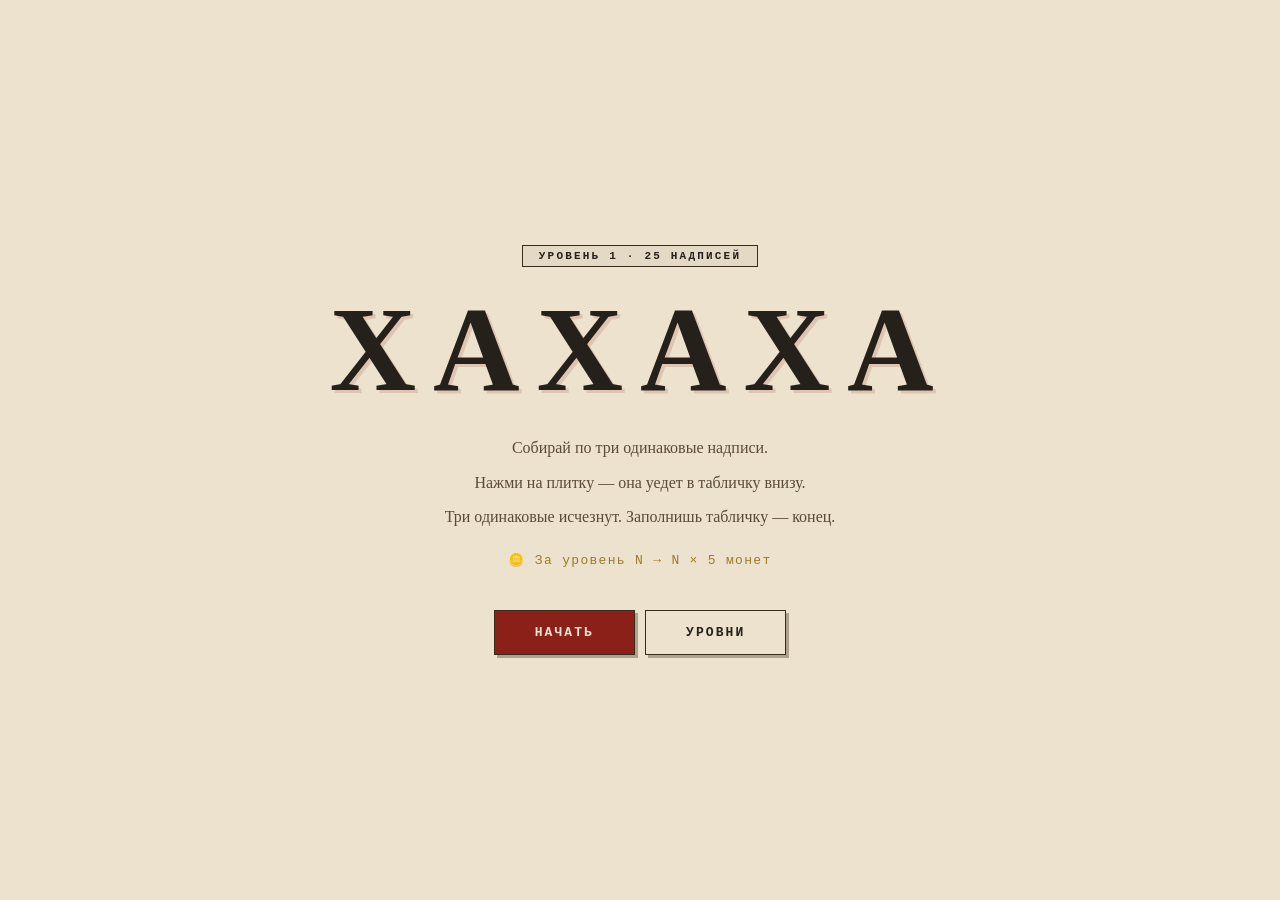
==== igra.html @ 7b2e43db "Create igra.html" ====
<!DOCTYPE html>
<html lang="ru">
<head>
<meta charset="UTF-8">
<meta name="viewport" content="width=device-width, initial-scale=1.0, maximum-scale=1.0, user-scalable=no">
<title>ХАХАХА (офлайн)</title>
<meta name="theme-color" content="#ece2cd">
<link rel="icon" type="image/svg+xml" href="data:image/svg+xml,%3Csvg xmlns='http://www.w3.org/2000/svg' viewBox='0 0 512 512'%3E%3Crect width='512' height='512' rx='108' fill='%23ece2cd'/%3E%3Ctext x='256' y='358' font-size='300' text-anchor='middle' font-family='Georgia' font-weight='700' fill='%238b2019'%3EХ%3C/text%3E%3C/svg%3E">
<style>
:root{--paper:#ece2cd;--paper-d:#ddd0b2;--ink:#26201a;--ink-soft:#5a4a38;--seal:#8b2019;--gold:#9c7a2c;--frame:#3a2c1c;--card:rgba(58,44,28,0.05)}
body.dark{--paper:#1a1714;--paper-d:#24201a;--ink:#e8dfd0;--ink-soft:#a89880;--seal:#d4513f;--gold:#d4a94c;--frame:#4a3a28;--card:rgba(232,223,208,0.05)}
*{margin:0;padding:0;box-sizing:border-box;-webkit-tap-highlight-color:transparent}
html,body{height:100%;width:100%;font-family:Georgia,serif;overflow:hidden;-webkit-user-select:none;user-select:none;color:var(--ink);touch-action:none;background:var(--paper);transition:background .3s,color .3s}
body::before{content:'';position:fixed;inset:0;z-index:0;pointer-events:none;background:radial-gradient(ellipse 50% 40% at 20% 15%,rgba(180,140,80,.15),transparent 70%),radial-gradient(ellipse 55% 45% at 80% 85%,rgba(140,100,50,.12),transparent 70%)}
body.dark::before{opacity:.3}
.frame{position:fixed;inset:12px;border:1px solid var(--frame);opacity:.4;pointer-events:none;z-index:5}
.frame::before{content:'';position:absolute;inset:4px;border:1px solid var(--frame);opacity:.5}
#viewport{position:fixed;inset:0;overflow:hidden;z-index:10;touch-action:none;cursor:grab}
#viewport.dragging{cursor:grabbing}
#world{position:absolute;top:0;left:0;transform-origin:0 0;will-change:transform}
.tile{position:absolute;transform:translate(-50%,-50%) rotate(var(--rot,0deg));padding:var(--pad-y) var(--pad-x);border-radius:2px;font-size:var(--fs);font-weight:700;font-family:Georgia,serif;color:var(--fg);cursor:pointer;white-space:nowrap;background:var(--bg);border:1px solid var(--border);box-shadow:2px 3px 0 var(--shadow),inset 0 0 0 1px rgba(255,255,255,.15);text-shadow:0 1px 0 rgba(255,255,255,.15)}
.tile:hover:not(.blocked){filter:brightness(1.12)}
.tile.blocked{filter:brightness(.55) saturate(.4);cursor:not-allowed}
.tile.shake{animation:shake .35s ease}
.tile.hint{animation:hintPulse .8s ease-in-out infinite}
@keyframes hintPulse{0%,100%{box-shadow:0 0 0 3px #ffd700,0 0 25px rgba(255,215,0,.8),2px 3px 0 var(--shadow)}50%{box-shadow:0 0 0 4px #ffea80,0 0 40px rgba(255,234,128,1),2px 3px 0 var(--shadow)}}
@keyframes shake{0%,100%{transform:translate(-50%,-50%) rotate(var(--rot,0deg)) translateX(0)}25%,75%{transform:translate(-50%,-50%) rotate(var(--rot,0deg)) translateX(-5px)}}
.ghost{position:fixed;pointer-events:none;z-index:900;font-family:Georgia,serif;font-weight:700;color:var(--fg);display:flex;align-items:center;justify-content:center;border-radius:2px;background:var(--bg);border:1px solid var(--border);box-shadow:2px 3px 0 var(--shadow);overflow:hidden;white-space:nowrap;transition:all .5s cubic-bezier(.4,.05,.3,1)}
.hud{position:fixed;top:22px;left:0;right:0;display:flex;justify-content:center;gap:0;z-index:200;pointer-events:none;padding:0 26px;font-family:'Courier New',monospace}
.hud-item{background:var(--paper);border:1px solid var(--frame);border-right:none;padding:7px 20px;color:var(--ink-soft);font-size:10px;letter-spacing:.18em;text-transform:uppercase;min-width:88px;text-align:center;font-weight:700;position:relative}
.hud-item:first-child{border-radius:2px 0 0 2px}
.hud-item:last-child{border-radius:0 2px 2px 0;border-right:1px solid var(--frame)}
.hud-item::after{content:'';position:absolute;inset:3px;border:1px solid var(--frame);pointer-events:none;opacity:.15}
.hud-item .value{display:block;font-size:18px;font-weight:800;color:var(--ink);margin-top:2px;text-transform:none;letter-spacing:.02em}
.hud-item.level .value{color:var(--seal)}
.hud-item.level,.hud-item.coins{pointer-events:auto;cursor:pointer}
.hud-item.coins .value{color:var(--gold)}
#level-progress{position:fixed;top:84px;left:50%;transform:translateX(-50%);width:min(400px,60vw);height:3px;background:rgba(58,44,28,.15);overflow:hidden;z-index:200}
#level-progress-fill{height:100%;width:0%;background:var(--seal);transition:width .3s}
.controls{position:fixed;top:22px;right:26px;display:flex;flex-direction:column;gap:5px;z-index:250;font-family:'Courier New',monospace}
.ctl-btn{background:var(--paper);border:1px solid var(--frame);border-radius:2px;padding:8px 14px;color:var(--ink);font-family:'Courier New',monospace;font-size:11px;font-weight:700;cursor:pointer;letter-spacing:.08em;text-transform:uppercase;transition:all .1s;display:flex;align-items:center;gap:8px;white-space:nowrap;box-shadow:2px 2px 0 rgba(58,44,28,.2);text-decoration:none}
.ctl-btn:hover{background:var(--paper-d);transform:translate(-1px,-1px)}
.ctl-btn.seal{color:var(--seal);border-color:var(--seal)}
.ctl-btn.gold{color:var(--gold);border-color:var(--gold)}
.ctl-btn.green{color:#2c5e3a;border-color:#2c5e3a}
.ctl-btn.hint-btn{color:#d4a017;border-color:#d4a017}
.ctl-btn.skip-btn{color:#b06020;border-color:#b06020}
#menu-btn .count{background:var(--frame);color:var(--paper);padding:1px 6px;font-size:10px;font-weight:800}
#tray{position:fixed;bottom:22px;left:50%;transform:translateX(-50%);display:flex;flex-direction:column;align-items:center;gap:6px;z-index:400;pointer-events:none;font-family:'Courier New',monospace}
#tray-label{font-size:9px;color:var(--ink-soft);letter-spacing:.28em;text-transform:uppercase;font-weight:700;padding:2px 12px;background:var(--paper);border:1px solid var(--frame);opacity:.75}
#tray-slots{display:flex;gap:4px;padding:7px 9px;background:var(--paper);border:1px solid var(--frame);box-shadow:3px 3px 0 rgba(58,44,28,.15);pointer-events:auto;position:relative}
#tray-slots::before{content:'';position:absolute;inset:2px;border:1px solid var(--frame);pointer-events:none;opacity:.2}
#tray.warning #tray-slots{border-color:var(--seal);box-shadow:3px 3px 0 rgba(139,32,25,.4),0 0 0 2px rgba(139,32,25,.2);animation:trayWarn .7s ease-in-out infinite}
@keyframes trayWarn{0%,100%{box-shadow:3px 3px 0 rgba(139,32,25,.4),0 0 0 2px rgba(139,32,25,.2)}50%{box-shadow:3px 3px 0 rgba(139,32,25,.7),0 0 0 4px rgba(139,32,25,.35)}}
.slot{width:clamp(34px,4.8vw,46px);height:clamp(40px,5.6vw,52px);border:1px dashed rgba(58,44,28,.3);background:rgba(58,44,28,.04);display:flex;align-items:center;justify-content:center;position:relative}
.slot.filled{border-style:solid;border-color:rgba(58,44,28,.5);background:rgba(58,44,28,.06)}
.tray-tile{width:100%;height:100%;display:flex;align-items:center;justify-content:center;font-family:Georgia,serif;font-size:clamp(9px,1vw,11px);font-weight:700;color:var(--fg);padding:2px;text-align:center;overflow:hidden;word-break:break-word;line-height:1.05;background:var(--bg);border:1px solid var(--border);box-shadow:1px 1px 0 var(--shadow);position:relative}
.tray-tile.has-two{box-shadow:1px 1px 0 var(--shadow),0 0 0 2px var(--gold);animation:hasTwo 1.4s ease-in-out infinite}
@keyframes hasTwo{0%,100%{box-shadow:1px 1px 0 var(--shadow),0 0 0 2px var(--gold)}50%{box-shadow:1px 1px 0 var(--shadow),0 0 0 3px var(--gold),0 0 12px rgba(156,122,44,.6)}}
.tray-tile .tray-counter{position:absolute;top:-7px;right:-7px;background:var(--gold);color:var(--paper);font-family:'Courier New',monospace;font-size:8px;font-weight:800;padding:1px 4px;border:1px solid var(--frame);line-height:1;z-index:2}
.tray-tile.matching{animation:trayMatch .5s ease-out forwards}
@keyframes trayMatch{0%{transform:scale(1)}40%{transform:scale(1.3);box-shadow:0 0 0 3px var(--seal),0 0 22px rgba(139,32,25,.7)}100%{transform:scale(0) rotate(20deg);opacity:0}}
.toast{position:fixed;top:100px;left:50%;transform:translateX(-50%) translateY(-14px);background:var(--ink);color:var(--paper);padding:10px 22px;font-family:'Courier New',monospace;font-size:12px;font-weight:700;letter-spacing:.1em;text-transform:uppercase;z-index:1000;opacity:0;transition:all .3s;pointer-events:none;box-shadow:3px 3px 0 rgba(58,44,28,.4)}
.toast.show{opacity:1;transform:translateX(-50%) translateY(0)}
.ach-popup{position:fixed;top:90px;right:-420px;display:flex;align-items:center;gap:14px;padding:12px 18px;min-width:300px;max-width:360px;background:var(--paper);border:1px solid var(--frame);border-left:4px solid var(--frame);z-index:2000;transition:right .45s cubic-bezier(.2,.9,.4,1);box-shadow:4px 4px 0 rgba(58,44,28,.25);font-family:'Courier New',monospace}
.ach-popup.show{right:22px}
.ach-popup.bronze{border-left-color:#b87333}
.ach-popup.silver{border-left-color:#8c8c8c}
.ach-popup.gold{border-left-color:var(--gold)}
.ach-popup .ach-label{font-size:9px;color:var(--ink-soft);letter-spacing:.2em;text-transform:uppercase;font-weight:700}
.ach-popup .ach-name{font-family:Georgia,serif;font-size:15px;font-weight:700;color:var(--ink);margin-top:4px}
.ach-popup .ach-desc{font-size:11px;color:var(--ink-soft);margin-top:3px;line-height:1.4}
.menu-panel,.levels-panel,.shop-panel{position:fixed;inset:0;z-index:600;display:flex;justify-content:center;align-items:center;background:rgba(30,22,14,.72);opacity:0;pointer-events:none;transition:opacity .2s;padding:24px}
.menu-panel.open,.levels-panel.open,.shop-panel.open{opacity:1;pointer-events:auto}
.levels-panel,.shop-panel{z-index:700}
.menu-inner,.levels-inner,.shop-inner{background:var(--paper);border:1px solid var(--frame);max-width:780px;width:100%;max-height:88vh;display:flex;flex-direction:column;color:var(--ink);overflow:hidden;box-shadow:6px 6px 0 rgba(58,44,28,.3);position:relative}
.menu-inner::before,.levels-inner::before,.shop-inner::before{content:'';position:absolute;inset:5px;border:1px solid var(--frame);pointer-events:none;opacity:.3;z-index:1}
.menu-tabs{display:flex;border-bottom:1px solid var(--frame);background:var(--card);overflow-x:auto;position:relative;z-index:2}
.menu-tab{flex:1;min-width:80px;padding:14px 8px;background:transparent;border:none;border-right:1px solid var(--frame);color:var(--ink-soft);font-family:'Courier New',monospace;font-size:10.5px;font-weight:700;cursor:pointer;letter-spacing:.08em;text-transform:uppercase;display:flex;align-items:center;justify-content:center;gap:5px;white-space:nowrap}
.menu-tab:last-child{border-right:none}
.menu-tab.active{background:var(--paper-d);color:var(--seal);box-shadow:inset 0 -2px 0 var(--seal)}
.menu-tab .tab-badge{font-size:9px;color:var(--ink-soft);border:1px solid var(--frame);padding:1px 5px}
.menu-content,.levels-content,.shop-content{flex:1;overflow-y:auto;padding:20px 24px;position:relative;z-index:2}
.menu-pane{display:none}
.menu-pane.active{display:block}
.section-title{font-family:'Courier New',monospace;font-size:11px;color:var(--ink);margin-bottom:12px;letter-spacing:.2em;text-transform:uppercase;font-weight:700;display:flex;align-items:center;gap:10px;flex-wrap:wrap;padding-bottom:6px;border-bottom:1px solid var(--frame)}
.section-title .hint{font-size:10px;color:var(--ink-soft);font-weight:700;letter-spacing:.05em;text-transform:none}
.stats-grid{display:grid;grid-template-columns:repeat(auto-fit,minmax(120px,1fr));gap:8px;margin-bottom:6px}
.stat-card{background:var(--card);border:1px solid var(--frame);padding:12px 8px;text-align:center;position:relative}
.stat-card::after{content:'';position:absolute;inset:2px;border:1px solid var(--frame);pointer-events:none;opacity:.15}
.stat-card .stat-value{font-family:Georgia,serif;font-size:22px;color:var(--seal);font-weight:700;line-height:1.1}
.stat-card .stat-label{font-family:'Courier New',monospace;font-size:9.5px;color:var(--ink-soft);text-transform:uppercase;letter-spacing:.14em;margin-top:5px;font-weight:700}
.item-row{display:flex;align-items:center;gap:12px;padding:10px 14px;margin-bottom:6px;background:var(--card);border:1px solid var(--frame);border-left:4px solid rgba(58,44,28,.25);font-size:13px;position:relative}
.item-row.unlocked.bronze{border-left-color:#b87333;background:rgba(184,115,51,.08)}
.item-row.unlocked.silver{border-left-color:#8c8c8c;background:rgba(140,140,140,.08)}
.item-row.unlocked.gold{border-left-color:var(--gold);background:rgba(156,122,44,.1)}
.item-row .row-text{flex:1;line-height:1.35;min-width:0}
.item-row .row-text .name{font-family:Georgia,serif;color:var(--ink);font-weight:700;font-size:13.5px}
.item-row .row-text .desc{font-family:'Courier New',monospace;font-size:11px;color:var(--ink-soft);margin-top:2px}
.item-row .row-side{display:flex;flex-direction:column;align-items:flex-end;gap:4px;flex-shrink:0}
.rarity-badge{font-family:'Courier New',monospace;font-size:9px;padding:2px 7px;font-weight:700;letter-spacing:.1em;text-transform:uppercase;border:1px solid var(--frame);color:var(--ink-soft)}
.rarity-badge.bronze{color:#8b5a2b;border-color:#8b5a2b}
.rarity-badge.silver{color:#4a4a4a;border-color:#4a4a4a}
.rarity-badge.gold{color:var(--seal);border-color:var(--seal)}
.item-row.hidden-locked{border-style:dashed;border-left-style:dashed;background:repeating-linear-gradient(45deg,rgba(58,44,28,.03) 0 8px,transparent 8px 16px)}
.item-row.hidden-locked .row-text .name{font-family:'Courier New',monospace;color:var(--ink-soft);letter-spacing:.2em}
.item-row.visible-locked .row-text .name{color:var(--ink-soft)}
.secret-badge{font-family:'Courier New',monospace;font-size:9px;padding:2px 7px;font-weight:700;letter-spacing:.1em;text-transform:uppercase;color:var(--seal);border:1px dashed var(--seal)}
.unlocked-check{font-family:'Courier New',monospace;font-size:9px;color:#4a7a3c;font-weight:700;letter-spacing:.08em;text-transform:uppercase;padding:2px 6px;border:1px solid #4a7a3c}
.menu-footer,.levels-footer,.shop-footer{padding:14px 24px 18px;display:flex;gap:10px;border-top:1px solid var(--frame);background:var(--card);position:relative;z-index:2}
.menu-btn{flex:1;padding:12px 18px;font-family:'Courier New',monospace;font-size:11px;font-weight:700;border:1px solid var(--frame);background:var(--paper);color:var(--ink);letter-spacing:.1em;text-transform:uppercase;cursor:pointer;box-shadow:2px 2px 0 rgba(58,44,28,.2)}
.menu-btn:hover{background:var(--paper-d)}
.menu-btn.danger{flex:0 0 auto;color:var(--seal);border-color:var(--seal)}
.menu-btn.gold{flex:0 0 auto;color:var(--gold);border-color:var(--gold)}
.levels-header,.shop-header{padding:18px 24px 12px;border-bottom:1px solid var(--frame);font-family:'Courier New',monospace;font-size:13px;font-weight:700;letter-spacing:.2em;text-transform:uppercase;display:flex;align-items:center;justify-content:space-between;position:relative;z-index:2}
.shop-header .balance{font-size:20px;color:var(--gold)}
.levels-header .progress-info{font-size:10px;color:var(--ink-soft);letter-spacing:.1em}
.levels-grid{display:grid;grid-template-columns:repeat(auto-fill,minmax(150px,1fr));gap:10px}
.level-card{background:var(--card);border:2px solid var(--frame);padding:12px 10px;cursor:pointer;text-align:center;font-family:'Courier New',monospace;transition:all .15s;position:relative}
.level-card:hover:not(.locked){background:var(--paper-d);transform:translate(-2px,-2px);box-shadow:3px 3px 0 rgba(58,44,28,.35)}
.level-card.locked{cursor:not-allowed;opacity:.5;filter:grayscale(.7);border-style:dashed}
.level-card .lv-num{font-family:Georgia,serif;font-size:30px;font-weight:700;line-height:1;color:var(--ink);margin-bottom:4px}
.level-card.locked .lv-num{color:var(--ink-soft)}
.level-card.done .lv-num{color:#4a7a3c}
.level-card.current .lv-num{color:var(--seal)}
.level-card.skipped{border-color:#b06020;background:rgba(176,96,32,.08)}
.level-card.skipped .lv-num{color:#b06020}
.level-card .lv-pairs{font-size:11px;color:var(--ink-soft);font-weight:700}
.level-card .lv-status{font-size:9px;margin-top:6px;letter-spacing:.1em;text-transform:uppercase;font-weight:700;color:var(--ink-soft)}
.level-card.done{border-color:#4a7a3c;background:rgba(74,122,60,.08)}
.level-card.done .lv-status{color:#4a7a3c}
.level-card.current{border-color:var(--seal);background:rgba(139,32,25,.08);box-shadow:0 0 0 3px rgba(139,32,25,.15)}
.level-card.current .lv-status{color:var(--seal)}
.level-card .lv-lock{position:absolute;top:6px;right:8px;font-size:14px;opacity:.6}
.level-card .lv-reset{position:absolute;top:4px;left:6px;font-size:12px;opacity:.5;cursor:pointer;padding:2px 5px;transition:opacity .15s}
.level-card .lv-reset:hover{opacity:1;background:rgba(139,32,25,.15)}
.shop-grid{display:grid;grid-template-columns:repeat(auto-fill,minmax(200px,1fr));gap:10px}
.shop-item{background:var(--card);border:1px solid var(--frame);padding:14px;display:flex;flex-direction:column;gap:8px}
.shop-item .icon{font-size:28px;text-align:center}
.shop-item .name{font-family:Georgia,serif;font-size:15px;font-weight:700;text-align:center;color:var(--ink)}
.shop-item .desc{font-family:'Courier New',monospace;font-size:10.5px;color:var(--ink-soft);text-align:center;line-height:1.4;flex:1}
.shop-item .buy-btn{width:100%;padding:10px;font-family:'Courier New',monospace;font-size:11px;font-weight:700;letter-spacing:.1em;text-transform:uppercase;background:var(--paper);border:1px solid var(--frame);color:var(--ink);cursor:pointer;box-shadow:2px 2px 0 rgba(58,44,28,.2)}
.shop-item .buy-btn:hover:not(:disabled){background:var(--paper-d)}
.shop-item .buy-btn:disabled{opacity:.4;cursor:not-allowed}
.shop-item .buy-btn .price{color:var(--gold);font-weight:800}
.ref-box{margin-top:16px;padding:14px;border:1px dashed var(--frame);background:var(--card)}
.ref-box h4{font-family:'Courier New',monospace;font-size:12px;letter-spacing:.15em;text-transform:uppercase;margin-bottom:10px}
.ref-row{display:flex;gap:6px;margin-bottom:8px}
.ref-input{flex:1;padding:10px;background:var(--paper);border:1px solid var(--frame);font-family:'Courier New',monospace;font-size:13px;color:var(--ink);letter-spacing:.15em;text-transform:uppercase;text-align:center}
.ref-btn{padding:10px 16px;background:var(--paper);border:1px solid var(--frame);font-family:'Courier New',monospace;font-size:11px;font-weight:700;text-transform:uppercase;cursor:pointer;color:var(--ink)}
.ref-btn:hover{background:var(--paper-d)}
.ref-hint{font-family:'Courier New',monospace;font-size:10.5px;color:var(--ink-soft);line-height:1.5}
.settings-row{display:flex;align-items:center;gap:12px;padding:12px 14px;margin-bottom:8px;background:var(--card);border:1px solid var(--frame);border-left:4px solid rgba(58,44,28,.25)}
.settings-row .label{flex:1;font-family:Georgia,serif;font-size:14px;font-weight:700}
.settings-row .label .sub{display:block;font-family:'Courier New',monospace;font-size:10.5px;color:var(--ink-soft);font-weight:400;margin-top:2px}
.settings-btn{padding:8px 14px;background:var(--paper);border:1px solid var(--frame);font-family:'Courier New',monospace;font-size:11px;font-weight:700;text-transform:uppercase;cursor:pointer;color:var(--ink)}
.settings-btn:hover{background:var(--paper-d)}
.settings-btn.danger{color:var(--seal);border-color:var(--seal)}
.overlay{position:fixed;inset:0;z-index:500;display:flex;flex-direction:column;justify-content:center;align-items:center;background:var(--paper);color:var(--ink);text-align:center;padding:26px;overflow-y:auto}
.overlay.hidden{display:none}
.overlay h1{font-family:Georgia,serif;font-size:clamp(48px,10vw,120px);margin-bottom:16px;color:var(--ink);font-weight:700;letter-spacing:.14em;cursor:pointer;text-shadow:3px 3px 0 rgba(139,32,25,.15)}
.overlay p{font-family:Georgia,serif;font-size:clamp(13px,1.7vw,16px);margin-bottom:8px;max-width:560px;line-height:1.65;color:var(--ink-soft)}
.overlay .coins-hint{color:var(--gold);margin-top:12px;font-family:'Courier New',monospace;font-size:13px;letter-spacing:.1em}
.overlay .result-score{font-family:Georgia,serif;font-size:clamp(48px,9vw,96px);color:var(--seal);font-weight:700;margin:12px 0}
.overlay .level-badge{display:inline-block;font-family:'Courier New',monospace;padding:4px 16px;border:1px solid var(--frame);color:var(--ink);font-size:11px;font-weight:700;letter-spacing:.2em;text-transform:uppercase;margin-bottom:14px;background:var(--card)}
#coins-earned{color:var(--gold);font-size:18px;margin-top:12px;font-weight:700;font-family:'Courier New',monospace}
#rank{color:var(--seal);font-size:14px;margin-top:12px;font-weight:700;letter-spacing:.08em}
.btn{display:inline-block;padding:14px 40px;margin-top:10px;font-family:'Courier New',monospace;font-size:13px;font-weight:700;color:var(--paper);background:var(--ink);border:1px solid var(--frame);cursor:pointer;letter-spacing:.16em;text-transform:uppercase;box-shadow:3px 3px 0 rgba(58,44,28,.35);text-decoration:none}
.btn:hover{transform:translate(-1px,-1px)}
.btn.btn-seal{background:var(--seal);color:var(--paper)}
.btn.btn-secondary{background:var(--paper);color:var(--ink)}
.btn.btn-gold{background:var(--gold);color:#1a1206}
.btn.btn-green{background:#2c5e3a;color:#fff}
.overlay .btn-row{display:flex;gap:10px;flex-wrap:wrap;justify-content:center;margin-top:20px}
@media(max-width:780px){.hud{top:8px;padding:0 4px;gap:3px}.hud-item{padding:4px 4px;font-size:6.5px;min-width:0;flex:1 1 0;max-width:62px}.hud-item .value{font-size:11px}#level-progress{top:42px;height:2px}.controls{top:48px;left:4px;right:4px;bottom:auto;flex-direction:row;flex-wrap:wrap;justify-content:center;gap:3px;background:var(--paper);padding:5px;border:1px solid var(--frame)}.ctl-btn{padding:5px 7px;font-size:8.5px;gap:3px}.menu-tab{padding:10px 5px;font-size:9px;min-width:60px}.menu-content,.levels-content,.shop-content{padding:14px 12px}.btn{padding:12px 26px;font-size:11px}.levels-grid{grid-template-columns:repeat(auto-fill,minmax(105px,1fr));gap:7px}.level-card{padding:9px 5px}.level-card .lv-num{font-size:22px}.shop-grid{grid-template-columns:repeat(auto-fill,minmax(150px,1fr));gap:8px}.ach-popup{min-width:auto;max-width:calc(100vw - 20px);top:auto;bottom:110px;right:-110vw;padding:10px 14px}.ach-popup.show{right:10px}}
</style>
</head>
<body>

<div class="frame"></div>

<div class="hud" id="hud">
  <div class="hud-item level" id="hud-level">Уровень<span class="value" id="level-display">1</span></div>
  <div class="hud-item">Собрано<span class="value" id="pairs">0/25</span></div>
  <div class="hud-item">Ходы<span class="value" id="moves">0</span></div>
  <div class="hud-item">Время<span class="value" id="time">0:00</span></div>
  <div class="hud-item coins" id="hud-coins">Монеты<span class="value" id="coins-display">0</span></div>
</div>

<div id="level-progress"><div id="level-progress-fill"></div></div>

<div class="controls" id="controls">
  <button class="ctl-btn gold" id="shop-btn">🛒 Магазин</button>
  <button class="ctl-btn gold" id="levels-btn">Уровни</button>
  <button class="ctl-btn seal" id="menu-btn">Достижения <span class="count" id="menu-count">0/27</span></button>
  <button class="ctl-btn hint-btn" id="use-hint-btn" style="display:none">💡 Подсказка</button>
  <button class="ctl-btn skip-btn" id="use-skip-btn" style="display:none">⏭ Пропуск</button>
  <button class="ctl-btn" id="shuffle-btn">Перемешать</button>
  <button class="ctl-btn" id="view-btn">Сброс вида</button>
  <button class="ctl-btn seal" id="reset-game-btn">Заново</button>
  <button class="ctl-btn" id="exit-btn">В меню</button>
</div>

<div id="viewport"><div id="world"></div></div>

<div id="tray">
  <div id="tray-label">Собранные</div>
  <div id="tray-slots"></div>
</div>

<div class="levels-panel" id="levels-panel">
  <div class="levels-inner">
    <div class="levels-header"><span>Выбор уровня</span><span class="progress-info" id="levels-progress-info">Пройдено: 0 / 10</span></div>
    <div class="levels-content"><div class="levels-grid" id="levels-grid"></div></div>
    <div class="levels-footer"><button class="menu-btn" id="close-levels">Закрыть</button></div>
  </div>
</div>

<div class="shop-panel" id="shop-panel">
  <div class="shop-inner">
    <div class="shop-header"><span>🛒 Магазин</span><span class="balance" id="shop-balance">0 🪙</span></div>
    <div class="shop-content">
      <div class="shop-grid" id="shop-grid"></div>
      <div class="ref-box">
        <h4>👥 Пригласи друга</h4>
        <div class="ref-row"><input type="text" class="ref-input" id="ref-my-code" readonly><button class="ref-btn" id="ref-copy">Копировать</button></div>
        <div class="ref-hint" style="margin-bottom:10px;">Отправь этот код другу — он введёт его ниже, и вы оба получите по 100 🪙</div>
        <div class="ref-row"><input type="text" class="ref-input" id="ref-friend-code" placeholder="Код друга" maxlength="8"><button class="ref-btn" id="ref-apply">Ввести</button></div>
      </div>
    </div>
    <div class="shop-footer"><button class="menu-btn" id="close-shop">Закрыть</button></div>
  </div>
</div>

<div class="menu-panel" id="menu-panel">
  <div class="menu-inner">
    <div class="menu-tabs">
      <button class="menu-tab active" data-tab="stats">Статистика</button>
      <button class="menu-tab" data-tab="settings">Настройки</button>
      <button class="menu-tab" data-tab="bronze">Бронза <span class="tab-badge" id="bronze-badge">0/0</span></button>
      <button class="menu-tab" data-tab="silver">Серебро <span class="tab-badge" id="silver-badge">0/0</span></button>
      <button class="menu-tab" data-tab="gold">Золото <span class="tab-badge" id="gold-badge">0/0</span></button>
    </div>
    <div class="menu-content">
      <div class="menu-pane active" id="pane-stats">
        <div class="section-title">Общая статистика</div>
        <div class="stats-grid" id="stats-grid"></div>
        <div class="section-title" style="margin-top:18px;">Лучшие результаты</div>
        <div class="stats-grid" id="stats-best"></div>
      </div>
      <div class="menu-pane" id="pane-settings">
        <div class="section-title">Настройки</div>
        <div class="settings-row"><div class="label">Тема<span class="sub">Светлая или тёмная</span></div><button class="settings-btn" id="theme-toggle">🌙 Тёмная</button></div>
        <div class="settings-row"><div class="label">Сбросить уровень<span class="sub">Начать заново</span></div><button class="settings-btn" id="reset-current-level">Сбросить</button></div>
        <div class="settings-row"><div class="label">Сбросить уровни<span class="sub">На 1 уровень</span></div><button class="settings-btn danger" id="reset-levels">Сбросить</button></div>
        <div class="settings-row"><div class="label">Сбросить ачивки<span class="sub">Все закроются</span></div><button class="settings-btn danger" id="reset-ach">Сбросить</button></div>
        <div class="settings-row"><div class="label">Сбросить монеты<span class="sub">Обнулить баланс</span></div><button class="settings-btn danger" id="reset-coins">Сбросить</button></div>
        <div class="settings-row"><div class="label">Полная очистка<span class="sub">Удалить всё</span></div><button class="settings-btn danger" id="full-reset">Стереть</button></div>
      </div>
      <div class="menu-pane" id="pane-bronze"><div class="section-title">Бронза <span class="hint" id="hint-bronze"></span></div><div id="list-bronze"></div></div>
      <div class="menu-pane" id="pane-silver"><div class="section-title">Серебро <span class="hint" id="hint-silver"></span></div><div id="list-silver"></div></div>
      <div class="menu-pane" id="pane-gold"><div class="section-title">Золото <span class="hint" id="hint-gold"></span></div><div id="list-gold"></div></div>
    </div>
    <div class="menu-footer"><button class="menu-btn" id="close-menu">Продолжить</button></div>
  </div>
</div>

<div class="overlay" id="start-screen">
  <div class="level-badge" id="start-level-badge">Уровень 1 · 25 надписей</div>
  <h1 id="title">ХАХАХА</h1>
  <p>Собирай по три одинаковые надписи.</p>
  <p>Нажми на плитку — она уедет в табличку внизу.</p>
  <p>Три одинаковые исчезнут. Заполнишь табличку — конец.</p>
  <p class="coins-hint">🪙 За уровень N → N × 5 монет</p>
  <div class="btn-row">
    <button class="btn btn-seal" id="start-btn">Начать</button>
    <button class="btn btn-secondary" id="choose-level-btn">Уровни</button>
  </div>
</div>

<div class="overlay hidden" id="end-screen">
  <div class="level-badge" id="end-level-badge">Уровень 1</div>
  <h1 id="end-title">Уровень пройден</h1>
  <p id="end-subtitle">Все тройки разобраны.</p>
  <p style="margin-top:14px;" id="end-stats-label">Ходов сделано:</p>
  <div class="result-score" id="final-moves">0</div>
  <p id="time-result"></p>
  <p id="coins-earned"></p>
  <p id="rank"></p>
  <div class="btn-row">
    <button class="btn btn-seal" id="next-level-btn">Следующий</button>
    <button class="btn btn-secondary" id="replay-btn">Повторить</button>
    <button class="btn btn-secondary" id="back-to-menu-btn">В меню</button>
  </div>
</div>

<script>
var storage=(function(){var a=false;try{var t='__hhh__';localStorage.setItem(t,'1');localStorage.removeItem(t);a=true}catch(e){a=false}var m={};return{get:function(k){if(a){try{return localStorage.getItem(k)}catch(e){return m[k]||null}}return m[k]||null},set:function(k,v){if(a){try{localStorage.setItem(k,v);return}catch(e){m[k]=v;return}}m[k]=v},remove:function(k){if(a){try{localStorage.removeItem(k);return}catch(e){delete m[k];return}}delete m[k]}}})();

var MATCH_SIZE=3,TRAY_SIZE=9;
var LEVEL_VARIANTS=[25,50,100,150,200,250,300,400,500,600];
var BASE_TEXTS=['Хахах','ХАХАХ','Ха-хах','Хахаха','Ахаха','Хаханьки','Хихих','Хо-хо-хо','Хе-хе','Хихихи','Хах-хах','Хо-хо','Хахахаха','Ахахаха','Хи-хи','Ха-ха','Хохо','Хе-хе-хе','Хи-хи-хи','Ха-ха-ха','Хихихаха','Хохотание','Хихиканье','Хи-хи-хи-хи','Хо-хо-хо-хо','Смешинка','Смехотун','Хохотун','Хихиханьки','Хахахахаха'];

function generateTexts(c){var o=[];for(var i=0;i<c;i++){var b=BASE_TEXTS[i%BASE_TEXTS.length];var cy=Math.floor(i/BASE_TEXTS.length);o.push(cy===0?b:b+' '+(cy+1))}return o}
function colorFor(i){var h=(i*137.508)%360;var s=32+(i%4)*6;var l=40+(i%5)*5;return{bg:'hsl('+h+','+s+'%,'+l+'%)',fg:l<46?'#f0e8d5':'#241a10',border:'hsl('+h+','+s+'%,'+Math.max(15,l-18)+'%)',shadow:'hsl('+h+','+s+'%,'+Math.max(10,l-26)+'%)'}}
function levelConfig(v){var t=v*MATCH_SIZE;var w=Math.max(1400,Math.min(6000,Math.ceil(Math.sqrt(t)*140)));var fs,pad;if(t<=75){fs=34;pad=[17,28]}else if(t<=150){fs=28;pad=[15,24]}else if(t<=300){fs=22;pad=[12,19]}else if(t<=500){fs=19;pad=[11,16]}else if(t<=800){fs=17;pad=[10,14]}else if(t<=1200){fs=15;pad=[9,13]}else if(t<=1800){fs=14;pad=[8,11]}else{fs=12;pad=[7,10]}return{variants:v,total:t,worldSize:w,fs:fs,pad:pad}}

var K={stats:'hhh_stats_v11',ach:'hhh_ach_v11',level:'hhh_level_v11',coins:'hhh_coins_v11',theme:'hhh_theme_v11',done:'hhh_levels_done_v11',skipped:'hhh_levels_skipped_v11',hints:'hhh_hints_v11',skips:'hhh_skips_v11',refMy:'hhh_ref_my_v11',refUsed:'hhh_ref_used_v11'};

var defaultStats={gamesPlayed:0,gamesWon:0,totalPairsFound:0,totalMoves:0,bestPairsInGame:0,bestTime:0,bestMoves:0,perfectGamesNoMistakes:0,rainbowActivated:false,wordUsed:false,titleClicks:0,shufflesUsed:0,maxWinStreak:0,gamesWonWithComeback:0,highestLevel:1,maxPairsInLevel:0,purchases:0,refUsed:0};
var stats={};(function(){var s=null;try{s=JSON.parse(storage.get(K.stats)||'null')}catch(e){}for(var k in defaultStats)stats[k]=defaultStats[k];if(s)for(var k2 in s)stats[k2]=s[k2]})();
function saveStats(){try{storage.set(K.stats,JSON.stringify(stats))}catch(e){}}

var unlockedAch={};(function(){try{var a=JSON.parse(storage.get(K.ach)||'[]');a.forEach(function(id){unlockedAch[id]=true})}catch(e){}})();
function saveAch(){try{storage.set(K.ach,JSON.stringify(Object.keys(unlockedAch)))}catch(e){}}

var currentLevel=1;(function(){var l=parseInt(storage.get(K.level)||'1',10);if(l>0&&l<=LEVEL_VARIANTS.length)currentLevel=l})();
function saveLevel(){try{storage.set(K.level,String(currentLevel))}catch(e){}}

var coins=parseInt(storage.get(K.coins)||'0',10)||0;
function saveCoins(){try{storage.set(K.coins,String(coins))}catch(e){}}

var levelsDone={};(function(){try{var d=JSON.parse(storage.get(K.done)||'null');if(d)levelsDone=d}catch(e){}for(var i=1;i<stats.highestLevel;i++){if(levelsDone[i]===undefined)levelsDone[i]='done'}})();
function saveLevelsDone(){try{storage.set(K.done,JSON.stringify(levelsDone))}catch(e){}}
var levelsSkipped={};(function(){try{var d=JSON.parse(storage.get(K.skipped)||'null');if(d)levelsSkipped=d}catch(e){}})();
function saveLevelsSkipped(){try{storage.set(K.skipped,JSON.stringify(levelsSkipped))}catch(e){}}

var hintsOwned=parseInt(storage.get(K.hints)||'0',10)||0;
var skipsOwned=parseInt(storage.get(K.skips)||'0',10)||0;
function saveInv(){try{storage.set(K.hints,String(hintsOwned));storage.set(K.skips,String(skipsOwned))}catch(e){}}

var refMyCode=storage.get(K.refMy)||'';
var refUsedCodes=[];(function(){try{refUsedCodes=JSON.parse(storage.get(K.refUsed)||'[]')}catch(e){}})();
if(!refMyCode){var ch='ABCDEFGHJKLMNPQRSTUVWXYZ23456789';refMyCode='';for(var ci=0;ci<8;ci++)refMyCode+=ch[Math.floor(Math.random()*ch.length)];storage.set(K.refMy,refMyCode)}

var theme=storage.get(K.theme)||'light';
if(theme==='dark')document.body.classList.add('dark');

var RARITY_NAME={bronze:'Бронза',silver:'Серебро',gold:'Золото'};

var ACHIEVEMENTS=[
{id:'first_game',rarity:'bronze',hidden:false,name:'Первая игра',desc:'Начни первую игру',check:function(s){return s.gamesPlayed>=1}},
{id:'first_match',rarity:'bronze',hidden:false,name:'Первая тройка',desc:'Собери первую тройку',check:function(s){return s.totalPairsFound>=1}},
{id:'winner',rarity:'bronze',hidden:false,name:'Победитель',desc:'Пройди любой уровень',check:function(s){return s.gamesWon>=1}},
{id:'level_3',rarity:'bronze',hidden:false,name:'Упорный',desc:'Дойди до 3 уровня',check:function(s){return s.highestLevel>=3}},
{id:'shuffler',rarity:'bronze',hidden:false,name:'Мешатель',desc:'Перемешай 5 раз',check:function(s){return s.shufflesUsed>=5}},
{id:'laugh_king',rarity:'bronze',hidden:false,name:'Сто троек',desc:'Собери 100 троек',check:function(s){return s.totalPairsFound>=100}},
{id:'shopper',rarity:'bronze',hidden:false,name:'Покупатель',desc:'Купи что-нибудь в магазине',check:function(s){return (s.purchases||0)>=1}},
{id:'title_secret',rarity:'bronze',hidden:true,name:'Терпеливый',desc:'Кликни 7 раз по заголовку',check:function(s){return s.titleClicks>=7}},
{id:'word_secret',rarity:'bronze',hidden:true,name:'Слово силы',desc:'Набери «хахаха»',check:function(s){return s.wordUsed===true}},
{id:'under_180',rarity:'silver',hidden:false,name:'Быстрый',desc:'Пройди за 3 минуты',check:function(s){return s.bestTime>0&&s.bestTime<=180}},
{id:'under_90',rarity:'silver',hidden:false,name:'Очень быстрый',desc:'Пройди за 90 секунд',check:function(s){return s.bestTime>0&&s.bestTime<=90}},
{id:'veteran',rarity:'silver',hidden:false,name:'Ветеран',desc:'Сыграй 10 игр',check:function(s){return s.gamesPlayed>=10}},
{id:'master',rarity:'silver',hidden:false,name:'Мастер',desc:'Выиграй 5 уровней',check:function(s){return s.gamesWon>=5}},
{id:'level_5',rarity:'silver',hidden:false,name:'Опытный',desc:'Дойди до 5 уровня',check:function(s){return s.highestLevel>=5}},
{id:'clicker',rarity:'silver',hidden:false,name:'Кликер',desc:'Сделай 2000 ходов',check:function(s){return s.totalMoves>=2000}},
{id:'rich',rarity:'silver',hidden:false,name:'Богач',desc:'Накопи 500 монет',check:function(){return coins>=500}},
{id:'konami',rarity:'silver',hidden:true,name:'Радужный режим',desc:'Код Konami: ↑↑↓↓←→←→BA',check:function(s){return s.rainbowActivated===true}},
{id:'combo_master',rarity:'silver',hidden:true,name:'В ударе',desc:'5 троек подряд без ошибок',check:function(s){return s.maxWinStreak>=5}},
{id:'level_7',rarity:'gold',hidden:false,name:'Легенда',desc:'Дойди до 7 уровня',check:function(s){return s.highestLevel>=7}},
{id:'no_mistakes',rarity:'gold',hidden:false,name:'Безупречно',desc:'Пройди без лишних ходов',check:function(s){return s.perfectGamesNoMistakes>=1}},
{id:'speed_light',rarity:'gold',hidden:false,name:'Скорость света',desc:'Пройди за 60 секунд',check:function(s){return s.bestTime>0&&s.bestTime<=60}},
{id:'level_9',rarity:'gold',hidden:false,name:'Неудержимый',desc:'Дойди до 9 уровня',check:function(s){return s.highestLevel>=9}},
{id:'referrer',rarity:'gold',hidden:false,name:'Реферер',desc:'Введи код друга',check:function(s){return (s.refUsed||0)>=1}},
{id:'hunter',rarity:'gold',hidden:true,name:'Секретоискатель',desc:'Найди 3 скрытых',check:function(){return countHidden()>=3}},
{id:'knowall',rarity:'gold',hidden:true,name:'Всезнайка',desc:'Найди все скрытые',check:function(){return countHidden()>=HIDDEN_TOTAL}},
{id:'comeback',rarity:'gold',hidden:true,name:'Камбэк',desc:'Выиграй, когда табличка полна',check:function(s){return s.gamesWonWithComeback>=1}},
{id:'perfectionist',rarity:'gold',hidden:true,name:'Совершенство',desc:'Пройди без лишних 3 раза',check:function(s){return s.perfectGamesNoMistakes>=3}}
];
var HIDDEN_TOTAL=ACHIEVEMENTS.filter(function(a){return a.hidden}).length;
function countHidden(){return ACHIEVEMENTS.filter(function(a){return a.hidden&&unlockedAch[a.id]}).length}

function $(id){return document.getElementById(id)}
var viewportEl=$('viewport'),worldEl=$('world'),trayEl=$('tray'),traySlotsEl=$('tray-slots');
var hudEl=$('hud'),hudLevelEl=$('hud-level'),hudCoinsEl=$('hud-coins'),controlsEl=$('controls');
var progressFill=$('level-progress-fill'),levelProgressEl=$('level-progress');
var levelDisplayEl=$('level-display'),coinsDisplayEl=$('coins-display');
var pairsEl=$('pairs'),movesEl=$('moves'),timeEl=$('time');
var startScreen=$('start-screen'),endScreen=$('end-screen');
var endLevelBadge=$('end-level-badge'),startLevelBadge=$('start-level-badge');
var endTitle=$('end-title'),endSubtitle=$('end-subtitle'),endStatsLabel=$('end-stats-label');
var finalMovesEl=$('final-moves'),timeResultEl=$('time-result'),coinsEarnedEl=$('coins-earned');
var rankEl=$('rank'),titleEl=$('title'),menuPanel=$('menu-panel'),menuCount=$('menu-count');
var statsGrid=$('stats-grid'),statsBest=$('stats-best');
var levelsPanel=$('levels-panel'),levelsGrid=$('levels-grid'),levelsProgressInfo=$('levels-progress-info');
var shopPanel=$('shop-panel'),shopGrid=$('shop-grid'),shopBalance=$('shop-balance');
var useHintBtn=$('use-hint-btn'),useSkipBtn=$('use-skip-btn');

var worldW=1400,worldH=1400,worldCX=700,worldCY=700,pileRadius=700;
var tiles=[],trayList=[],matchesFound=0,moves=0,totalVariants=25;
var playing=false,startTime=0,timeInterval=null,rainbowMode=false,currentWinStreak=0,maxTrayUsedThisGame=0,processingMatches=false,currentConfig=null,rafPending=false;
var camera={x:0,y:0,zoom:1},isPanning=false,panStart=null,touchState=null;

function applyCamera(){var W=window.innerWidth,H=window.innerHeight;var tx=W/2-camera.x*camera.zoom;var ty=H/2-camera.y*camera.zoom;worldEl.style.transform='translate3d('+tx+'px,'+ty+'px,0) scale('+camera.zoom+')'}
function resetCamera(){camera.x=worldCX;camera.y=worldCY;var W=window.innerWidth,H=window.innerHeight;var zx=(W*0.92)/worldW;var zy=(H*0.68)/worldH;camera.zoom=Math.max(0.15,Math.min(1.6,Math.min(zx,zy)));applyCamera()}
function zoomAt(sx,sy,f){var W=window.innerWidth,H=window.innerHeight;var wx=camera.x+(sx-W/2)/camera.zoom;var wy=camera.y+(sy-H/2)/camera.zoom;var nz=Math.max(0.15,Math.min(4,camera.zoom*f));camera.x=wx-(sx-W/2)/nz;camera.y=wy-(sy-H/2)/nz;camera.zoom=nz;applyCamera()}

viewportEl.addEventListener('mousedown',function(e){if(e.button!==0&&e.button!==1)return;if(e.target.closest('.tile'))return;isPanning=true;panStart={x:e.clientX,y:e.clientY,camX:camera.x,camY:camera.y};viewportEl.classList.add('dragging');e.preventDefault()});
document.addEventListener('mousemove',function(e){if(!isPanning)return;camera.x=panStart.camX-(e.clientX-panStart.x)/camera.zoom;camera.y=panStart.camY-(e.clientY-panStart.y)/camera.zoom;applyCamera()});
document.addEventListener('mouseup',function(){if(isPanning){isPanning=false;viewportEl.classList.remove('dragging');if(playing)scheduleAccessibility()}});
viewportEl.addEventListener('wheel',function(e){e.preventDefault();zoomAt(e.clientX,e.clientY,e.deltaY>0?0.88:1.14)},{passive:false});
viewportEl.addEventListener('touchstart',function(e){if(e.touches.length===1){var t=e.touches[0];var el=document.elementFromPoint(t.clientX,t.clientY);if(el&&el.closest('.tile'))return;touchState={type:'pan',startX:t.clientX,startY:t.clientY,startCamX:camera.x,startCamY:camera.y}}else if(e.touches.length===2){var a=e.touches[0],b=e.touches[1];var dist=Math.hypot(a.clientX-b.clientX,a.clientY-b.clientY);touchState={type:'pinch',startDist:dist,startZoom:camera.zoom,centerX:(a.clientX+b.clientX)/2,centerY:(a.clientY+b.clientY)/2,startCamX:camera.x,startCamY:camera.y};e.preventDefault()}},{passive:false});
viewportEl.addEventListener('touchmove',function(e){if(!touchState)return;if(touchState.type==='pan'&&e.touches.length===1){var t=e.touches[0];camera.x=touchState.startCamX-(t.clientX-touchState.startX)/camera.zoom;camera.y=touchState.startCamY-(t.clientY-touchState.startY)/camera.zoom;applyCamera();e.preventDefault()}else if(touchState.type==='pinch'&&e.touches.length===2){var a=e.touches[0],b=e.touches[1];var dist=Math.hypot(a.clientX-b.clientX,a.clientY-b.clientY);var nz=Math.max(0.15,Math.min(4,touchState.startZoom*(dist/touchState.startDist)));var W=window.innerWidth,H=window.innerHeight;var sx=touchState.centerX,sy=touchState.centerY;var wx=touchState.startCamX+(sx-W/2)/touchState.startZoom;var wy=touchState.startCamY+(sy-H/2)/touchState.startZoom;camera.x=wx-(sx-W/2)/nz;camera.y=wy-(sy-H/2)/nz;camera.zoom=nz;applyCamera();e.preventDefault()}},{passive:false});
viewportEl.addEventListener('touchend',function(e){if(e.touches.length===0){if(touchState&&touchState.type==='pinch'&&playing)scheduleAccessibility();touchState=null}});
window.addEventListener('resize',function(){applyCamera();if(playing)scheduleAccessibility()});

var slotEls=[];
function buildTraySlots(){traySlotsEl.innerHTML='';slotEls.length=0;var frag=document.createDocumentFragment();for(var i=0;i<TRAY_SIZE;i++){var s=document.createElement('div');s.className='slot';frag.appendChild(s);slotEls.push(s)}traySlotsEl.appendChild(frag)}
function renderTray(){for(var i=0;i<TRAY_SIZE;i++){slotEls[i].innerHTML='';slotEls[i].classList.remove('filled')}
var vc={};trayList.forEach(function(t){if(t.pending)return;vc[t.variantIndex]=(vc[t.variantIndex]||0)+1});
var idx=0;trayList.forEach(function(tile){if(tile.pending)return;if(idx>=TRAY_SIZE)return;
var slot=slotEls[idx];slot.classList.add('filled');
var el=document.createElement('div');el.className='tray-tile';el.textContent=tile.text;
el.style.setProperty('--bg',tile.color.bg);el.style.setProperty('--fg',tile.color.fg);
el.style.setProperty('--border',tile.color.border);el.style.setProperty('--shadow',tile.color.shadow);
var cnt=vc[tile.variantIndex]||0;
if(cnt>=2&&cnt<MATCH_SIZE){el.classList.add('has-two');var b=document.createElement('div');b.className='tray-counter';b.textContent=cnt+'/'+MATCH_SIZE;el.appendChild(b)}
slot.appendChild(el);idx++});
trayEl.classList.toggle('warning',trayList.length>=TRAY_SIZE-1)}

function measureTile(text,fs,padX,padY){var w=Math.ceil(text.length*fs*0.6)+padX*2+6;var h=Math.ceil(fs*1.4)+padY*2+6;return{w:w,h:h}}

function buildBoard(){worldEl.innerHTML='';tiles=[];trayList=[];matchesFound=0;moves=0;currentWinStreak=0;maxTrayUsedThisGame=0;processingMatches=false;
currentConfig=levelConfig(LEVEL_VARIANTS[currentLevel-1]);totalVariants=currentConfig.variants;
worldW=worldH=currentConfig.worldSize;worldCX=worldCY=worldW/2;pileRadius=worldW*0.5;
worldEl.style.width=worldW+'px';worldEl.style.height=worldH+'px';
pairsEl.textContent='0/'+totalVariants;movesEl.textContent='0';levelDisplayEl.textContent=String(currentLevel);progressFill.style.width='0%';
var texts=generateTexts(totalVariants);var variants=[];
for(var i=0;i<totalVariants;i++){var v={text:texts[i],color:colorFor(i),variantIndex:i};var size=measureTile(v.text,currentConfig.fs,currentConfig.pad[1],currentConfig.pad[0]);v.w=size.w;v.h=size.h;variants.push(v)}
var values=[];variants.forEach(function(v){for(var k=0;k<MATCH_SIZE;k++)values.push(v)});
for(var i2=values.length-1;i2>0;i2--){var j=Math.floor(Math.random()*(i2+1));var tmp=values[i2];values[i2]=values[j];values[j]=tmp}
var zs=[];for(var i3=1;i3<=values.length;i3++)zs.push(i3);
for(var i4=zs.length-1;i4>0;i4--){var j4=Math.floor(Math.random()*(i4+1));var t4=zs[i4];zs[i4]=zs[j4];zs[j4]=t4}
for(var i5=0;i5<values.length;i5++){var angle=Math.random()*Math.PI*2;var r=Math.sqrt(Math.random())*pileRadius;
tiles.push({id:i5,text:values[i5].text,color:values[i5].color,variantIndex:values[i5].variantIndex,w:values[i5].w,h:values[i5].h,x:worldCX+Math.cos(angle)*r,y:worldCY+Math.sin(angle)*r*0.94,z:zs[i5],rot:(Math.random()-0.5)*6,state:'world',blocked:false,el:null,pending:false})}
var cfg=currentConfig;var frag=document.createDocumentFragment();
tiles.forEach(function(t){var el=document.createElement('div');el.className='tile';el.textContent=t.text;
el.style.left=t.x+'px';el.style.top=t.y+'px';el.style.zIndex=t.z;
el.style.setProperty('--bg',t.color.bg);el.style.setProperty('--fg',t.color.fg);
el.style.setProperty('--border',t.color.border);el.style.setProperty('--shadow',t.color.shadow);
el.style.setProperty('--rot',t.rot+'deg');el.style.setProperty('--fs',cfg.fs+'px');
el.style.setProperty('--pad-y',cfg.pad[0]+'px');el.style.setProperty('--pad-x',cfg.pad[1]+'px');
el.addEventListener('click',function(e){e.stopPropagation();onTileClick(t)});
el.addEventListener('touchstart',function(e){e.stopPropagation()},{passive:true});
frag.appendChild(el);t.el=el});
worldEl.appendChild(frag);renderTray();scheduleAccessibility()}

var CELL_SIZE=220;
function updateAccessibility(){rafPending=false;var grid={};
for(var i=0;i<tiles.length;i++){var t=tiles[i];if(t.state!=='world')continue;var gx=Math.floor(t.x/CELL_SIZE);var gy=Math.floor(t.y/CELL_SIZE);var key=gx+','+gy;if(!grid[key])grid[key]=[];grid[key].push(t)}
for(var i2=0;i2<tiles.length;i2++){var t2=tiles[i2];if(t2.state!=='world')continue;
var gx2=Math.floor(t2.x/CELL_SIZE);var gy2=Math.floor(t2.y/CELL_SIZE);var blocked=false;
outer:for(var dx=-1;dx<=1;dx++){for(var dy=-1;dy<=1;dy++){var bucket=grid[(gx2+dx)+','+(gy2+dy)];if(!bucket)continue;
for(var k=0;k<bucket.length;k++){var other=bucket[k];if(other===t2||other.z<=t2.z)continue;
if(Math.abs(t2.x-other.x)<other.w/2&&Math.abs(t2.y-other.y)<other.h/2){blocked=true;break outer}}}}
if(t2.blocked!==blocked){t2.blocked=blocked;if(t2.el)t2.el.classList.toggle('blocked',blocked)}}}
function scheduleAccessibility(){if(rafPending)return;rafPending=true;requestAnimationFrame(updateAccessibility)}

function onTileClick(tile){if(!playing||tile.state!=='world')return;
if(tile.blocked){if(tile.el){tile.el.classList.add('shake');setTimeout(function(){if(tile.el)tile.el.classList.remove('shake')},360)}return}
if(trayList.length>=TRAY_SIZE)return;if(processingMatches)return;
var slotIndex=trayList.length;var el=tile.el;if(!el)return;
tile.state='flying';tile.pending=true;trayList.push(tile);
moves++;movesEl.textContent=moves;stats.totalMoves++;saveStats();renderTray();
var rect=el.getBoundingClientRect();var slotRect=slotEls[slotIndex].getBoundingClientRect();
var ghost=document.createElement('div');ghost.className='ghost';ghost.textContent=tile.text;
ghost.style.left=rect.left+'px';ghost.style.top=rect.top+'px';ghost.style.width=rect.width+'px';ghost.style.height=rect.height+'px';
ghost.style.fontSize=currentConfig.fs+'px';
ghost.style.setProperty('--bg',tile.color.bg);ghost.style.setProperty('--fg',tile.color.fg);
ghost.style.setProperty('--border',tile.color.border);ghost.style.setProperty('--shadow',tile.color.shadow);
document.body.appendChild(ghost);el.parentNode.removeChild(el);tile.el=null;
ghost.getBoundingClientRect();
requestAnimationFrame(function(){ghost.style.left=slotRect.left+'px';ghost.style.top=slotRect.top+'px';ghost.style.width=slotRect.width+'px';ghost.style.height=slotRect.height+'px';ghost.style.fontSize='11px'});
setTimeout(function(){if(ghost.parentNode)ghost.parentNode.removeChild(ghost);
tile.pending=false;tile.state='tray';renderTray();
setTimeout(function(){processMatches();scheduleAccessibility()},60)},520)}

function processMatches(){if(processingMatches)return;
var counts={};trayList.forEach(function(t){if(t.pending)return;counts[t.variantIndex]=(counts[t.variantIndex]||0)+1});
var matchVariant=null;for(var v in counts){if(counts[v]>=MATCH_SIZE){matchVariant=parseInt(v,10);break}}
if(matchVariant!==null){processingMatches=true;
var candidates=trayList.filter(function(t){return t.variantIndex===matchVariant&&!t.pending});
var toRemove=candidates.slice(0,MATCH_SIZE);
toRemove.forEach(function(t){var i=trayList.indexOf(t);if(i>=0&&i<TRAY_SIZE){var el=slotEls[i].querySelector('.tray-tile');if(el)el.classList.add('matching')}});
matchesFound++;pairsEl.textContent=matchesFound+'/'+totalVariants;progressFill.style.width=(matchesFound/totalVariants*100)+'%';
stats.totalPairsFound++;if(matchesFound>stats.bestPairsInGame)stats.bestPairsInGame=matchesFound;
currentWinStreak++;if(currentWinStreak>stats.maxWinStreak)stats.maxWinStreak=currentWinStreak;saveStats();
toRemove.forEach(function(t){t.state='matched'});
setTimeout(function(){trayList=trayList.filter(function(t){return toRemove.indexOf(t)<0});renderTray();processingMatches=false;
if(matchesFound>=totalVariants)checkWin();else setTimeout(processMatches,130)},540)}
else{if(trayList.filter(function(t){return !t.pending}).length>=TRAY_SIZE)setTimeout(gameOver,300)}
checkAchievements()}

function coinsForLevel(lv){return lv*5}

function checkWin(){if(matchesFound<totalVariants||!playing)return;playing=false;clearInterval(timeInterval);
var elapsed=Math.floor((Date.now()-startTime)/1000);var timeStr=Math.floor(elapsed/60)+':'+String(elapsed%60).padStart(2,'0');
endLevelBadge.textContent='Уровень '+currentLevel;endTitle.textContent='Уровень пройден';endSubtitle.textContent='Все '+totalVariants+' троек разобраны.';
endStatsLabel.textContent='Ходов сделано:';finalMovesEl.textContent=moves;timeResultEl.textContent='Время: '+timeStr;
var earned=coinsForLevel(currentLevel);coins+=earned;saveCoins();updateCoinsDisplay();coinsEarnedEl.textContent='+'+earned+' 🪙 монет';
var minMoves=totalVariants*MATCH_SIZE;var rank='Хороший результат';
if(moves===minMoves)rank='Идеально';else if(moves<=minMoves+5)rank='Почти идеально';else if(moves<=minMoves+20)rank='Отлично';else if(moves<=minMoves+50)rank='Неплохо';
rankEl.textContent=rank;
stats.gamesWon++;if(stats.bestTime===0||elapsed<stats.bestTime)stats.bestTime=elapsed;
if(stats.bestMoves===0||moves<stats.bestMoves)stats.bestMoves=moves;
if(moves===minMoves)stats.perfectGamesNoMistakes++;
if(maxTrayUsedThisGame>=TRAY_SIZE-1)stats.gamesWonWithComeback++;
if(totalVariants>stats.maxPairsInLevel)stats.maxPairsInLevel=totalVariants;saveStats();
levelsDone[currentLevel]='done';delete levelsSkipped[currentLevel];saveLevelsDone();saveLevelsSkipped();
if(currentLevel<LEVEL_VARIANTS.length){var next=currentLevel+1;if(next>stats.highestLevel){stats.highestLevel=next;saveStats()}}
checkAchievements();$('next-level-btn').style.display=currentLevel>=LEVEL_VARIANTS.length?'none':'';
setTimeout(function(){endScreen.classList.remove('hidden')},400)}

function gameOver(){if(!playing)return;playing=false;clearInterval(timeInterval);
var elapsed=Math.floor((Date.now()-startTime)/1000);var timeStr=Math.floor(elapsed/60)+':'+String(elapsed%60).padStart(2,'0');
endLevelBadge.textContent='Уровень '+currentLevel;endTitle.textContent='Табличка полна';endSubtitle.textContent='Больше некуда класть плитки.';
endStatsLabel.textContent='Троек собрано:';finalMovesEl.textContent=matchesFound+' / '+totalVariants;
timeResultEl.textContent='За '+timeStr;coinsEarnedEl.textContent='';
var ratio=matchesFound/totalVariants;var rank='Попробуй ещё раз';
if(ratio>=0.85)rank='Совсем чуть-чуть не хватило';else if(ratio>=0.6)rank='Хорошая попытка';
rankEl.textContent=rank;
if(matchesFound>stats.bestPairsInGame)stats.bestPairsInGame=matchesFound;saveStats();checkAchievements();
$('next-level-btn').style.display='none';setTimeout(function(){endScreen.classList.remove('hidden')},400)}

function startGame(){startScreen.classList.add('hidden');endScreen.classList.add('hidden');
menuPanel.classList.remove('open');levelsPanel.classList.remove('open');shopPanel.classList.remove('open');
buildBoard();resetCamera();playing=true;startTime=Date.now();timeEl.textContent='0:00';
stats.gamesPlayed++;saveStats();checkAchievements();updateShopItemUseUI();
clearInterval(timeInterval);
timeInterval=setInterval(function(){var elapsed=Math.floor((Date.now()-startTime)/1000);timeEl.textContent=Math.floor(elapsed/60)+':'+String(elapsed%60).padStart(2,'0')},1000);
saveLevel()}

function returnToMenu(){playing=false;clearInterval(timeInterval);isPanning=false;touchState=null;viewportEl.classList.remove('dragging');
endScreen.classList.add('hidden');menuPanel.classList.remove('open');levelsPanel.classList.remove('open');shopPanel.classList.remove('open');
startLevelBadge.textContent='Уровень '+currentLevel+' · '+LEVEL_VARIANTS[currentLevel-1]+' надписей';
startScreen.classList.remove('hidden');worldEl.innerHTML='';tiles=[];trayList=[];renderTray();updateCounters();updateShopItemUseUI()}

function nextLevel(){if(currentLevel>=LEVEL_VARIANTS.length)return;currentLevel++;saveLevel();endScreen.classList.add('hidden');startGame()}
function resetCurrentGame(){if(!confirm('Начать уровень заново?'))return;clearInterval(timeInterval);playing=false;worldEl.innerHTML='';tiles=[];trayList=[];renderTray();resetCamera();setTimeout(startGame,100)}

function reshuffle(){if(!playing)return;var active=tiles.filter(function(t){return t.state==='world'});
if(active.length<2)return;var zs=[];for(var i=1;i<=active.length;i++)zs.push(i);
for(var i2=zs.length-1;i2>0;i2--){var j=Math.floor(Math.random()*(i2+1));var t=zs[i2];zs[i2]=zs[j];zs[j]=t}
active.forEach(function(tile,i){var a=Math.random()*Math.PI*2;var r=Math.sqrt(Math.random())*pileRadius;
tile.x=worldCX+Math.cos(a)*r;tile.y=worldCY+Math.sin(a)*r*0.94;tile.z=zs[i];
if(tile.el){tile.el.style.left=tile.x+'px';tile.el.style.top=tile.y+'px';tile.el.style.zIndex=tile.z}});
scheduleAccessibility();showToast('Перемешано');stats.shufflesUsed++;saveStats();checkAchievements()}

function showGameUI(){hudEl.style.display='flex';levelProgressEl.style.display='block';controlsEl.style.display='flex';trayEl.style.display='flex'}
function hideGameUI(){hudEl.style.display='none';levelProgressEl.style.display='none';controlsEl.style.display='none';trayEl.style.display='none'}
function updateCoinsDisplay(){coinsDisplayEl.textContent=coins;shopBalance.textContent=coins+' 🪙'}
function updateShopItemUseUI(){useHintBtn.style.display=(playing&&hintsOwned>0)?'flex':'none';useSkipBtn.style.display=(playing&&skipsOwned>0)?'flex':'none'}

var toastEl=null,toastTimer=null;
function showToast(t){if(!toastEl){toastEl=document.createElement('div');toastEl.className='toast';document.body.appendChild(toastEl)}
toastEl.textContent=t;toastEl.classList.add('show');clearTimeout(toastTimer);
toastTimer=setTimeout(function(){toastEl.classList.remove('show')},2400)}

var achQueue=[],achShowing=false;
function queueAchievement(a){achQueue.push(a);if(!achShowing)showNextAch()}
function showNextAch(){if(!achQueue.length){achShowing=false;return}achShowing=true;
var ach=achQueue.shift();var el=document.createElement('div');el.className='ach-popup '+ach.rarity;el.style.position='fixed';
el.innerHTML='<div><div class="ach-label">'+(ach.hidden?'Секрет раскрыт':'Достижение')+'</div><div class="ach-name">'+ach.name+'</div><div class="ach-desc">'+ach.desc+'</div></div>';
document.body.appendChild(el);requestAnimationFrame(function(){el.classList.add('show')});
setTimeout(function(){el.classList.remove('show');setTimeout(function(){if(el.parentNode)el.parentNode.removeChild(el);showNextAch()},400)},2800)}

function checkAchievements(){var any=true;
while(any){any=false;ACHIEVEMENTS.forEach(function(a){if(!unlockedAch[a.id]&&a.check(stats)){unlockedAch[a.id]=true;any=true;queueAchievement(a)}})}
saveAch();saveStats();updateCounters();
if(menuPanel.classList.contains('open')){renderStats();renderAllLists()}}

function updateCounters(){var total=Object.keys(unlockedAch).length;menuCount.textContent=total+'/'+ACHIEVEMENTS.length;
var by={bronze:[0,0,0,0],silver:[0,0,0,0],gold:[0,0,0,0]};
ACHIEVEMENTS.forEach(function(a){by[a.rarity][1]++;if(unlockedAch[a.id])by[a.rarity][0]++;
if(a.hidden){by[a.rarity][3]++;if(unlockedAch[a.id])by[a.rarity][2]++}});
$('bronze-badge').textContent=by.bronze[0]+'/'+by.bronze[1];
$('silver-badge').textContent=by.silver[0]+'/'+by.silver[1];
$('gold-badge').textContent=by.gold[0]+'/'+by.gold[1];
$('hint-bronze').textContent='Скрытых: '+by.bronze[2]+'/'+by.bronze[3];
$('hint-silver').textContent='Скрытых: '+by.silver[2]+'/'+by.silver[3];
$('hint-gold').textContent='Скрытых: '+by.gold[2]+'/'+by.gold[3]}

function renderStats(){var main=[{value:stats.gamesPlayed,label:'Сыграно'},{value:stats.gamesWon,label:'Побед'},{value:coins,label:'Монет'},{value:stats.highestLevel,label:'Макс. уровень'},{value:stats.totalPairsFound,label:'Всего троек'},{value:stats.maxWinStreak,label:'Лучшая серия'}];
statsGrid.innerHTML=main.map(function(s){return '<div class="stat-card"><div class="stat-value">'+s.value+'</div><div class="stat-label">'+s.label+'</div></div>'}).join('');
var best=[{value:stats.bestTime>0?stats.bestTime+'с':'—',label:'Лучшее время'},{value:stats.bestMoves>0?stats.bestMoves:'—',label:'Лучшие ходы'},{value:stats.perfectGamesNoMistakes,label:'Идеальных'},{value:stats.gamesWonWithComeback,label:'Камбэков'}];
statsBest.innerHTML=best.map(function(s){return '<div class="stat-card"><div class="stat-value">'+s.value+'</div><div class="stat-label">'+s.label+'</div></div>'}).join('')}

function renderRow(a,si){var u=unlockedAch[a.id];var rn=RARITY_NAME[a.rarity];
if(a.hidden&&!u){return '<div class="item-row hidden-locked"><div class="row-text"><div class="name">??? #'+si+'</div><div class="desc">Условие скрыто.</div></div><div class="row-side"><span class="rarity-badge '+a.rarity+'">'+rn+'</span><span class="secret-badge">Секрет</span></div></div>'}
if(!u){return '<div class="item-row visible-locked"><div class="row-text"><div class="name">'+a.name+'</div><div class="desc">'+a.desc+'</div></div><div class="row-side"><span class="rarity-badge '+a.rarity+'">'+rn+'</span></div></div>'}
return '<div class="item-row unlocked '+a.rarity+'"><div class="row-text"><div class="name">'+a.name+'</div><div class="desc">'+a.desc+'</div></div><div class="row-side"><span class="rarity-badge '+a.rarity+'">'+rn+'</span>'+(a.hidden?'<span class="secret-badge">Секрет</span>':'')+'<span class="unlocked-check">Получено</span></div></div>'}

function renderRarityList(r){var list=ACHIEVEMENTS.filter(function(a){return a.rarity===r}).sort(function(a,b){var ua=unlockedAch[a.id]?0:1;var ub=unlockedAch[b.id]?0:1;if(ua!==ub)return ua-ub;return (a.hidden?1:0)-(b.hidden?1:0)});
var sc=0;document.getElementById('list-'+r).innerHTML=list.map(function(a){if(a.hidden&&!unlockedAch[a.id]){sc++;return renderRow(a,sc)}return renderRow(a)}).join('')}
function renderAllLists(){['bronze','silver','gold'].forEach(renderRarityList)}

function openMenu(){renderStats();renderAllLists();updateCounters();updateThemeButton();menuPanel.classList.add('open')}
function openLevels(){renderLevels();levelsPanel.classList.add('open')}
function closeLevels(){levelsPanel.classList.remove('open')}

function renderLevels(){levelsGrid.innerHTML='';var passedCount=0;
for(var i=0;i<LEVEL_VARIANTS.length;i++){var lvNum=i+1;var pairs=LEVEL_VARIANTS[i];
var isDone=!!levelsDone[lvNum];var isSkipped=!!levelsSkipped[lvNum];var isCurrent=(lvNum===currentLevel);var isUnlocked=(lvNum<=stats.highestLevel);
if(isDone)passedCount++;
var card=document.createElement('div');card.className='level-card';
if(isDone)card.className+=' done';if(isSkipped)card.className+=' skipped';if(isCurrent)card.className+=' current';if(!isUnlocked)card.className+=' locked';
var status='';if(isDone)status='✓ Пройден';else if(isSkipped)status='⏭ Пропущен';else if(isCurrent)status='▶ Играть';else if(isUnlocked)status='Открыт';else status='Закрыт';
var lockIcon=isUnlocked?'':'<div class="lv-lock">🔒</div>';
var resetBtn=(isDone||isSkipped)?'<div class="lv-reset" data-reset="'+lvNum+'">✕</div>':'';
card.innerHTML=lockIcon+resetBtn+'<div class="lv-num">'+lvNum+'</div><div class="lv-pairs">'+pairs+' надписей</div><div class="lv-status">'+status+'</div>';
if(isUnlocked){(function(n){card.addEventListener('click',function(e){if(e.target.dataset.reset)return;goToLevel(n)})})(lvNum)}
var resetEl=card.querySelector('.lv-reset');if(resetEl){(function(n){resetEl.addEventListener('click',function(e){e.stopPropagation();resetLevel(n)})})(lvNum)}
levelsGrid.appendChild(card)}
levelsProgressInfo.textContent='Пройдено: '+passedCount+' / '+LEVEL_VARIANTS.length}

function goToLevel(n){if(n<1||n>LEVEL_VARIANTS.length)return;if(n>stats.highestLevel)return;
currentLevel=n;saveLevel();closeLevels();showGameUI();startGame()}

function resetLevel(n){if(!confirm('Сбросить уровень '+n+'?'))return;
delete levelsDone[n];delete levelsSkipped[n];saveLevelsDone();saveLevelsSkipped();
var maxDone=1;for(var i=1;i<=LEVEL_VARIANTS.length;i++){if(levelsDone[i]||levelsSkipped[i])maxDone=Math.max(maxDone,i+1)}
if(currentLevel>maxDone)currentLevel=maxDone;stats.highestLevel=maxDone;saveStats();saveLevel();
renderLevels();showToast('Уровень '+n+' сброшен')}

var SHOP_ITEMS=[
{id:'hint',icon:'💡',name:'Подсказка',desc:'Подсветит доступную тройку',price:30,type:'consumable'},
{id:'skip',icon:'⏭',name:'Пропуск уровня',desc:'Пропустить текущий уровень. Монеты и ачивки за него не даются.',priceFn:function(){return 50*currentLevel},type:'consumable'},
{id:'xray',icon:'🔍',name:'Рентген',desc:'Подсветит все верхние плитки на 5 секунд',price:60,type:'instant'},
{id:'shuffle_free',icon:'🔀',name:'Бесплатное перемешивание',desc:'Перемешать без записи в статистику',price:20,type:'instant'}
];

function renderShop(){updateCoinsDisplay();shopGrid.innerHTML='';
SHOP_ITEMS.forEach(function(item){var price=item.priceFn?item.priceFn():item.price;
var canAfford=coins>=price;var ownedInfo='';
if(item.id==='hint'&&hintsOwned>0)ownedInfo='В наличии: '+hintsOwned;
if(item.id==='skip'&&skipsOwned>0)ownedInfo='В наличии: '+skipsOwned;
var el=document.createElement('div');el.className='shop-item';
el.innerHTML='<div class="icon">'+item.icon+'</div><div class="name">'+item.name+'</div><div class="desc">'+item.desc+(ownedInfo?'<br><b>'+ownedInfo+'</b>':'')+'</div><button class="buy-btn" data-id="'+item.id+'"'+(!canAfford?' disabled':'')+'>Купить — <span class="price">'+price+' 🪙</span></button>';
var btn=el.querySelector('.buy-btn');btn.addEventListener('click',function(){buyItem(item,price)});
shopGrid.appendChild(el)})}

function buyItem(item,price){if(coins<price){showToast('Не хватает монет');return}
if(item.type==='instant'&&!playing){showToast('Работает только в игре');return}
coins-=price;saveCoins();
if(item.id==='hint'){if(!playing){coins+=price;saveCoins();showToast('Только во время игры');return}hintsOwned++;saveInv();showToast('Куплено');updateShopItemUseUI()}
else if(item.id==='skip'){skipsOwned++;saveInv();showToast('Куплено');updateShopItemUseUI()}
else if(item.id==='xray'){applyXray()}
else if(item.id==='shuffle_free'){applyFreeShuffle()}
stats.purchases=(stats.purchases||0)+1;saveStats();checkAchievements();updateCoinsDisplay();renderShop()}

function applyXray(){var accessible=tiles.filter(function(t){return t.state==='world'&&!t.blocked});
accessible.forEach(function(t){if(t.el){t.el.style.transition='box-shadow 0.3s';t.el.style.boxShadow='0 0 0 3px #00e0ff, 0 0 25px rgba(0,224,255,0.9), 2px 3px 0 '+t.color.shadow}});
setTimeout(function(){accessible.forEach(function(t){if(t.el){t.el.style.boxShadow='';setTimeout(function(){if(t.el)t.el.style.transition=''},300)}})},5000);
showToast('Рентген активирован')}

function applyFreeShuffle(){var active=tiles.filter(function(t){return t.state==='world'});if(active.length<2)return;
var zs=[];for(var i=1;i<=active.length;i++)zs.push(i);
for(var i2=zs.length-1;i2>0;i2--){var j=Math.floor(Math.random()*(i2+1));var t=zs[i2];zs[i2]=zs[j];zs[j]=t}
active.forEach(function(tile,i){var a=Math.random()*Math.PI*2;var r=Math.sqrt(Math.random())*pileRadius;
tile.x=worldCX+Math.cos(a)*r;tile.y=worldCY+Math.sin(a)*r*0.94;tile.z=zs[i];
if(tile.el){tile.el.style.left=tile.x+'px';tile.el.style.top=tile.y+'px';tile.el.style.zIndex=tile.z}});
scheduleAccessibility();showToast('Перемешано')}

function useHint(){if(!playing||hintsOwned<=0)return;
var accessible=tiles.filter(function(t){return t.state==='world'&&!t.blocked});var by={};
accessible.forEach(function(t){if(!by[t.variantIndex])by[t.variantIndex]=[];by[t.variantIndex].push(t)});
var chosen=null;for(var v in by){if(by[v].length>=3){chosen=by[v].slice(0,3);break}}
if(!chosen){for(var v2 in by){if(by[v2].length>=2){chosen=by[v2].slice(0,2);break}}}
if(!chosen&&accessible.length>0)chosen=[accessible[0]];
if(!chosen||chosen.length===0){showToast('Нет доступных');return}
chosen.forEach(function(t){if(t.el)t.el.classList.add('hint')});
setTimeout(function(){chosen.forEach(function(t){if(t.el)t.el.classList.remove('hint')})},3000);
hintsOwned--;saveInv();updateShopItemUseUI();showToast('Подсказка использована')}

function useSkip(){if(!playing||skipsOwned<=0)return;
if(!confirm('Пропустить уровень '+currentLevel+'? Монеты и ачивки не будут даны.'))return;
skipsOwned--;saveInv();playing=false;clearInterval(timeInterval);
levelsSkipped[currentLevel]='skipped';delete levelsDone[currentLevel];saveLevelsSkipped();saveLevelsDone();
var next=currentLevel+1;if(next>stats.highestLevel&&next<=LEVEL_VARIANTS.length){stats.highestLevel=next;saveStats()}
showToast('Уровень пропущен');
if(currentLevel<LEVEL_VARIANTS.length){currentLevel++;saveLevel();updateShopItemUseUI();setTimeout(startGame,300)}
else{endLevelBadge.textContent='Уровень '+currentLevel+' пропущен';endTitle.textContent='Игра пройдена';endSubtitle.textContent='Все уровни позади.';
finalMovesEl.textContent='—';timeResultEl.textContent='';coinsEarnedEl.textContent='';rankEl.textContent='';
$('next-level-btn').style.display='none';endScreen.classList.remove('hidden')}}

function updateThemeButton(){var b=$('theme-toggle');if(!b)return;b.textContent=theme==='dark'?'☀ Светлая':'🌙 Тёмная'}
function toggleTheme(){theme=theme==='dark'?'light':'dark';document.body.classList.toggle('dark',theme==='dark');storage.set(K.theme,theme);updateThemeButton()}

var KONAMI=['ArrowUp','ArrowUp','ArrowDown','ArrowDown','ArrowLeft','ArrowRight','ArrowLeft','ArrowRight','b','a'];
var konamiBuffer=[],typedBuffer='';
document.addEventListener('keydown',function(e){var key=e.key;
konamiBuffer.push(key.length===1?key.toLowerCase():key);if(konamiBuffer.length>KONAMI.length)konamiBuffer.shift();
if(konamiBuffer.join(',')===KONAMI.join(',')){konamiBuffer=[];activateRainbow()}
if(key.length===1){typedBuffer+=key.toLowerCase();if(typedBuffer.length>20)typedBuffer=typedBuffer.slice(-20);
if(typedBuffer.slice(-6)==='хахаха'){typedBuffer='';stats.wordUsed=true;saveStats();checkAchievements();showToast('Раскрываю тройку');autoRevealTriple()}}});

function activateRainbow(){if(rainbowMode)return;rainbowMode=true;stats.rainbowActivated=true;saveStats();checkAchievements();showToast('Радужный режим');
tiles.forEach(function(t){if(t.state!=='world'||!t.el)return;var h=Math.random()*360;var sat=32+Math.random()*20;var l=40+Math.random()*15;
t.el.style.setProperty('--bg','hsl('+h+','+sat+'%,'+l+'%)');t.el.style.setProperty('--fg',l<46?'#f0e8d5':'#241a10')})}

function autoRevealTriple(){var accessible=tiles.filter(function(t){return t.state==='world'&&!t.blocked});var by={};
accessible.forEach(function(t){if(!by[t.variantIndex])by[t.variantIndex]=[];by[t.variantIndex].push(t)});
for(var v in by){if(by[v].length>=MATCH_SIZE){by[v].slice(0,MATCH_SIZE).forEach(function(t){if(!t.el)return;
var old=t.el.style.boxShadow;t.el.style.boxShadow='0 0 0 3px #8b2019, 0 0 20px rgba(139,32,25,0.7)';
setTimeout(function(){if(t.el)t.el.style.boxShadow=old},2200)});return}}}

titleEl.addEventListener('click',function(){stats.titleClicks++;saveStats();
titleEl.style.letterSpacing=(0.14+(stats.titleClicks%8)*0.02)+'em';
setTimeout(function(){titleEl.style.letterSpacing='0.14em'},200);
if(stats.titleClicks>=7)checkAchievements()});

hudLevelEl.addEventListener('click',function(){openLevels()});
hudCoinsEl.addEventListener('click',function(){renderShop();shopPanel.classList.add('open')});

$('menu-btn').addEventListener('click',openMenu);
$('close-menu').addEventListener('click',function(){menuPanel.classList.remove('open')});
menuPanel.addEventListener('click',function(e){if(e.target===menuPanel)menuPanel.classList.remove('open')});
document.querySelectorAll('.menu-tab').forEach(function(tab){tab.addEventListener('click',function(){
document.querySelectorAll('.menu-tab').forEach(function(t){t.classList.remove('active')});tab.classList.add('active');
document.querySelectorAll('.menu-pane').forEach(function(p){p.classList.remove('active')});
document.getElementById('pane-'+tab.dataset.tab).classList.add('active')})});

$('theme-toggle').addEventListener('click',toggleTheme);
$('reset-current-level').addEventListener('click',function(){if(!confirm('Начать уровень заново?'))return;resetCurrentGame()});
$('reset-levels').addEventListener('click',function(){if(!confirm('Сбросить все уровни?'))return;
levelsDone={};levelsSkipped={};stats.highestLevel=1;currentLevel=1;saveLevelsDone();saveLevelsSkipped();saveStats();saveLevel();
showToast('Уровни сброшены')});
$('reset-ach').addEventListener('click',function(){if(!confirm('Сбросить достижения?'))return;
unlockedAch={};saveAch();updateCounters();renderStats();renderAllLists();showToast('Достижения сброшены')});
$('reset-coins').addEventListener('click',function(){if(!confirm('Сбросить монеты?'))return;coins=0;saveCoins();updateCoinsDisplay();renderShop();showToast('Монеты сброшены')});
$('full-reset').addEventListener('click',function(){if(!confirm('Удалить ВСЕ данные?'))return;
[K.stats,K.ach,K.level,K.coins,K.done,K.skipped,K.hints,K.skips,K.refUsed].forEach(function(k){storage.remove(k)});
location.reload()});

$('shop-btn').addEventListener('click',function(){renderShop();shopPanel.classList.add('open')});
$('close-shop').addEventListener('click',function(){shopPanel.classList.remove('open')});
shopPanel.addEventListener('click',function(e){if(e.target===shopPanel)shopPanel.classList.remove('open')});

$('levels-btn').addEventListener('click',openLevels);
$('close-levels').addEventListener('click',closeLevels);
levelsPanel.addEventListener('click',function(e){if(e.target===levelsPanel)closeLevels()});

$('ref-my-code').value=refMyCode;
$('ref-copy').addEventListener('click',function(){var inp=$('ref-my-code');inp.select();document.execCommand('copy');
try{navigator.clipboard.writeText(refMyCode)}catch(e){}showToast('Код скопирован')});
$('ref-apply').addEventListener('click',function(){var code=$('ref-friend-code').value.trim().toUpperCase();
if(!code||code.length<4){showToast('Неверный код');return}
if(code===refMyCode){showToast('Это ваш код');return}
if(refUsedCodes.indexOf(code)>=0){showToast('Уже использован');return}
coins+=100;saveCoins();stats.refUsed=(stats.refUsed||0)+1;saveStats();
refUsedCodes.push(code);storage.set(K.refUsed,JSON.stringify(refUsedCodes));
updateCoinsDisplay();renderShop();checkAchievements();showToast('+100 🪙 за код друга');$('ref-friend-code').value=''});

$('start-btn').addEventListener('click',function(){showGameUI();startGame()});
$('choose-level-btn').addEventListener('click',openLevels);
$('next-level-btn').addEventListener('click',nextLevel);
$('replay-btn').addEventListener('click',function(){endScreen.classList.add('hidden');showGameUI();startGame()});
$('back-to-menu-btn').addEventListener('click',function(){hideGameUI();returnToMenu()});
$('exit-btn').addEventListener('click',function(){if(!confirm('Выйти в главное меню?'))return;hideGameUI();returnToMenu()});
$('reset-game-btn').addEventListener('click',resetCurrentGame);
$('shuffle-btn').addEventListener('click',reshuffle);
$('view-btn').addEventListener('click',function(){resetCamera();showToast('Вид сброшен')});
useHintBtn.addEventListener('click',useHint);
useSkipBtn.addEventListener('click',useSkip);

buildTraySlots();
updateCounters();
hideGameUI();
updateCoinsDisplay();
startLevelBadge.textContent='Уровень '+currentLevel+' · '+LEVEL_VARIANTS[currentLevel-1]+' надписей';
</script>
</body>
        </html>
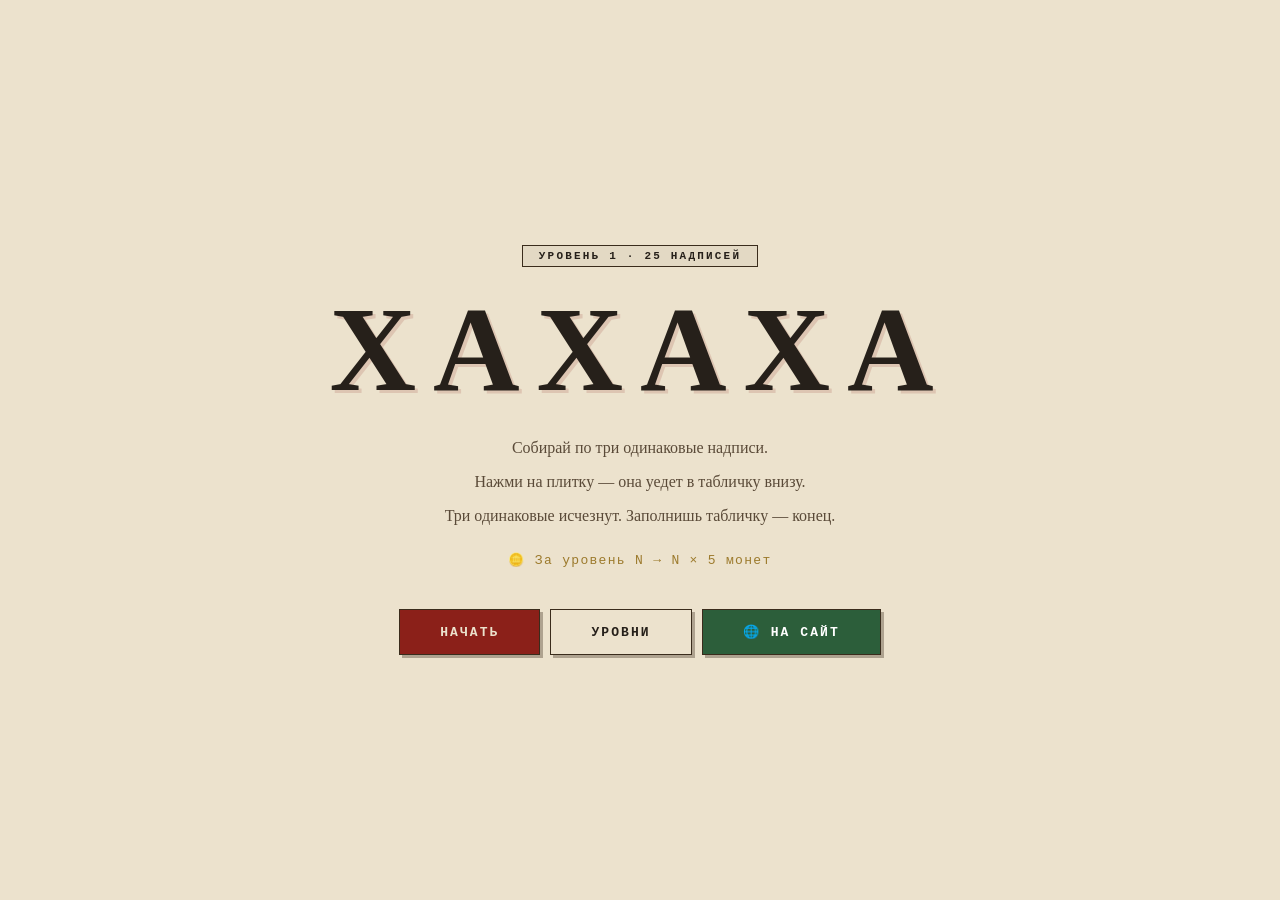
==== commit df2ca775: "Create igra.html" ====
--- a/igra.html
+++ b/igra.html
@@ -7,8 +7,8 @@
 <meta name="theme-color" content="#ece2cd">
 <link rel="icon" type="image/svg+xml" href="data:image/svg+xml,%3Csvg xmlns='http://www.w3.org/2000/svg' viewBox='0 0 512 512'%3E%3Crect width='512' height='512' rx='108' fill='%23ece2cd'/%3E%3Ctext x='256' y='358' font-size='300' text-anchor='middle' font-family='Georgia' font-weight='700' fill='%238b2019'%3EХ%3C/text%3E%3C/svg%3E">
 <style>
-:root{--paper:#ece2cd;--paper-d:#ddd0b2;--ink:#26201a;--ink-soft:#5a4a38;--seal:#8b2019;--gold:#9c7a2c;--frame:#3a2c1c;--card:rgba(58,44,28,0.05)}
-body.dark{--paper:#1a1714;--paper-d:#24201a;--ink:#e8dfd0;--ink-soft:#a89880;--seal:#d4513f;--gold:#d4a94c;--frame:#4a3a28;--card:rgba(232,223,208,0.05)}
+:root{--paper:#ece2cd;--paper-d:#ddd0b2;--ink:#26201a;--ink-soft:#5a4a38;--seal:#8b2019;--gold:#9c7a2c;--frame:#3a2c1c;--card:rgba(58,44,28,.05)}
+body.dark{--paper:#1a1714;--paper-d:#24201a;--ink:#e8dfd0;--ink-soft:#a89880;--seal:#d4513f;--gold:#d4a94c;--frame:#4a3a28;--card:rgba(232,223,208,.05)}
 *{margin:0;padding:0;box-sizing:border-box;-webkit-tap-highlight-color:transparent}
 html,body{height:100%;width:100%;font-family:Georgia,serif;overflow:hidden;-webkit-user-select:none;user-select:none;color:var(--ink);touch-action:none;background:var(--paper);transition:background .3s,color .3s}
 body::before{content:'';position:fixed;inset:0;z-index:0;pointer-events:none;background:radial-gradient(ellipse 50% 40% at 20% 15%,rgba(180,140,80,.15),transparent 70%),radial-gradient(ellipse 55% 45% at 80% 85%,rgba(140,100,50,.12),transparent 70%)}
@@ -26,7 +26,7 @@
 @keyframes hintPulse{0%,100%{box-shadow:0 0 0 3px #ffd700,0 0 25px rgba(255,215,0,.8),2px 3px 0 var(--shadow)}50%{box-shadow:0 0 0 4px #ffea80,0 0 40px rgba(255,234,128,1),2px 3px 0 var(--shadow)}}
 @keyframes shake{0%,100%{transform:translate(-50%,-50%) rotate(var(--rot,0deg)) translateX(0)}25%,75%{transform:translate(-50%,-50%) rotate(var(--rot,0deg)) translateX(-5px)}}
 .ghost{position:fixed;pointer-events:none;z-index:900;font-family:Georgia,serif;font-weight:700;color:var(--fg);display:flex;align-items:center;justify-content:center;border-radius:2px;background:var(--bg);border:1px solid var(--border);box-shadow:2px 3px 0 var(--shadow);overflow:hidden;white-space:nowrap;transition:all .5s cubic-bezier(.4,.05,.3,1)}
-.hud{position:fixed;top:22px;left:0;right:0;display:flex;justify-content:center;gap:0;z-index:200;pointer-events:none;padding:0 26px;font-family:'Courier New',monospace}
+.hud{position:fixed;top:22px;left:0;right:0;display:flex;justify-content:center;z-index:200;pointer-events:none;padding:0 26px;font-family:'Courier New',monospace}
 .hud-item{background:var(--paper);border:1px solid var(--frame);border-right:none;padding:7px 20px;color:var(--ink-soft);font-size:10px;letter-spacing:.18em;text-transform:uppercase;min-width:88px;text-align:center;font-weight:700;position:relative}
 .hud-item:first-child{border-radius:2px 0 0 2px}
 .hud-item:last-child{border-radius:0 2px 2px 0;border-right:1px solid var(--frame)}
@@ -84,7 +84,7 @@
 .menu-pane{display:none}
 .menu-pane.active{display:block}
 .section-title{font-family:'Courier New',monospace;font-size:11px;color:var(--ink);margin-bottom:12px;letter-spacing:.2em;text-transform:uppercase;font-weight:700;display:flex;align-items:center;gap:10px;flex-wrap:wrap;padding-bottom:6px;border-bottom:1px solid var(--frame)}
-.section-title .hint{font-size:10px;color:var(--ink-soft);font-weight:700;letter-spacing:.05em;text-transform:none}
+.section-title .hint{font-size:10px;color:var(--ink-soft);font-weight:700;text-transform:none}
 .stats-grid{display:grid;grid-template-columns:repeat(auto-fit,minmax(120px,1fr));gap:8px;margin-bottom:6px}
 .stat-card{background:var(--card);border:1px solid var(--frame);padding:12px 8px;text-align:center;position:relative}
 .stat-card::after{content:'';position:absolute;inset:2px;border:1px solid var(--frame);pointer-events:none;opacity:.15}
@@ -98,23 +98,23 @@
 .item-row .row-text .name{font-family:Georgia,serif;color:var(--ink);font-weight:700;font-size:13.5px}
 .item-row .row-text .desc{font-family:'Courier New',monospace;font-size:11px;color:var(--ink-soft);margin-top:2px}
 .item-row .row-side{display:flex;flex-direction:column;align-items:flex-end;gap:4px;flex-shrink:0}
-.rarity-badge{font-family:'Courier New',monospace;font-size:9px;padding:2px 7px;font-weight:700;letter-spacing:.1em;text-transform:uppercase;border:1px solid var(--frame);color:var(--ink-soft)}
+.rarity-badge{font-family:'Courier New',monospace;font-size:9px;padding:2px 7px;font-weight:700;text-transform:uppercase;border:1px solid var(--frame);color:var(--ink-soft)}
 .rarity-badge.bronze{color:#8b5a2b;border-color:#8b5a2b}
 .rarity-badge.silver{color:#4a4a4a;border-color:#4a4a4a}
 .rarity-badge.gold{color:var(--seal);border-color:var(--seal)}
 .item-row.hidden-locked{border-style:dashed;border-left-style:dashed;background:repeating-linear-gradient(45deg,rgba(58,44,28,.03) 0 8px,transparent 8px 16px)}
 .item-row.hidden-locked .row-text .name{font-family:'Courier New',monospace;color:var(--ink-soft);letter-spacing:.2em}
 .item-row.visible-locked .row-text .name{color:var(--ink-soft)}
-.secret-badge{font-family:'Courier New',monospace;font-size:9px;padding:2px 7px;font-weight:700;letter-spacing:.1em;text-transform:uppercase;color:var(--seal);border:1px dashed var(--seal)}
-.unlocked-check{font-family:'Courier New',monospace;font-size:9px;color:#4a7a3c;font-weight:700;letter-spacing:.08em;text-transform:uppercase;padding:2px 6px;border:1px solid #4a7a3c}
+.secret-badge{font-family:'Courier New',monospace;font-size:9px;padding:2px 7px;font-weight:700;color:var(--seal);border:1px dashed var(--seal);text-transform:uppercase}
+.unlocked-check{font-family:'Courier New',monospace;font-size:9px;color:#4a7a3c;font-weight:700;padding:2px 6px;border:1px solid #4a7a3c;text-transform:uppercase}
 .menu-footer,.levels-footer,.shop-footer{padding:14px 24px 18px;display:flex;gap:10px;border-top:1px solid var(--frame);background:var(--card);position:relative;z-index:2}
-.menu-btn{flex:1;padding:12px 18px;font-family:'Courier New',monospace;font-size:11px;font-weight:700;border:1px solid var(--frame);background:var(--paper);color:var(--ink);letter-spacing:.1em;text-transform:uppercase;cursor:pointer;box-shadow:2px 2px 0 rgba(58,44,28,.2)}
+.menu-btn{flex:1;padding:12px 18px;font-family:'Courier New',monospace;font-size:11px;font-weight:700;border:1px solid var(--frame);background:var(--paper);color:var(--ink);text-transform:uppercase;cursor:pointer;box-shadow:2px 2px 0 rgba(58,44,28,.2)}
 .menu-btn:hover{background:var(--paper-d)}
 .menu-btn.danger{flex:0 0 auto;color:var(--seal);border-color:var(--seal)}
 .menu-btn.gold{flex:0 0 auto;color:var(--gold);border-color:var(--gold)}
-.levels-header,.shop-header{padding:18px 24px 12px;border-bottom:1px solid var(--frame);font-family:'Courier New',monospace;font-size:13px;font-weight:700;letter-spacing:.2em;text-transform:uppercase;display:flex;align-items:center;justify-content:space-between;position:relative;z-index:2}
+.levels-header,.shop-header{padding:18px 24px 12px;border-bottom:1px solid var(--frame);font-family:'Courier New',monospace;font-size:13px;font-weight:700;text-transform:uppercase;display:flex;align-items:center;justify-content:space-between;position:relative;z-index:2}
 .shop-header .balance{font-size:20px;color:var(--gold)}
-.levels-header .progress-info{font-size:10px;color:var(--ink-soft);letter-spacing:.1em}
+.levels-header .progress-info{font-size:10px;color:var(--ink-soft)}
 .levels-grid{display:grid;grid-template-columns:repeat(auto-fill,minmax(150px,1fr));gap:10px}
 .level-card{background:var(--card);border:2px solid var(--frame);padding:12px 10px;cursor:pointer;text-align:center;font-family:'Courier New',monospace;transition:all .15s;position:relative}
 .level-card:hover:not(.locked){background:var(--paper-d);transform:translate(-2px,-2px);box-shadow:3px 3px 0 rgba(58,44,28,.35)}
@@ -126,7 +126,7 @@
 .level-card.skipped{border-color:#b06020;background:rgba(176,96,32,.08)}
 .level-card.skipped .lv-num{color:#b06020}
 .level-card .lv-pairs{font-size:11px;color:var(--ink-soft);font-weight:700}
-.level-card .lv-status{font-size:9px;margin-top:6px;letter-spacing:.1em;text-transform:uppercase;font-weight:700;color:var(--ink-soft)}
+.level-card .lv-status{font-size:9px;margin-top:6px;text-transform:uppercase;font-weight:700;color:var(--ink-soft)}
 .level-card.done{border-color:#4a7a3c;background:rgba(74,122,60,.08)}
 .level-card.done .lv-status{color:#4a7a3c}
 .level-card.current{border-color:var(--seal);background:rgba(139,32,25,.08);box-shadow:0 0 0 3px rgba(139,32,25,.15)}
@@ -139,17 +139,10 @@
 .shop-item .icon{font-size:28px;text-align:center}
 .shop-item .name{font-family:Georgia,serif;font-size:15px;font-weight:700;text-align:center;color:var(--ink)}
 .shop-item .desc{font-family:'Courier New',monospace;font-size:10.5px;color:var(--ink-soft);text-align:center;line-height:1.4;flex:1}
-.shop-item .buy-btn{width:100%;padding:10px;font-family:'Courier New',monospace;font-size:11px;font-weight:700;letter-spacing:.1em;text-transform:uppercase;background:var(--paper);border:1px solid var(--frame);color:var(--ink);cursor:pointer;box-shadow:2px 2px 0 rgba(58,44,28,.2)}
+.shop-item .buy-btn{width:100%;padding:10px;font-family:'Courier New',monospace;font-size:11px;font-weight:700;text-transform:uppercase;background:var(--paper);border:1px solid var(--frame);color:var(--ink);cursor:pointer;box-shadow:2px 2px 0 rgba(58,44,28,.2)}
 .shop-item .buy-btn:hover:not(:disabled){background:var(--paper-d)}
 .shop-item .buy-btn:disabled{opacity:.4;cursor:not-allowed}
 .shop-item .buy-btn .price{color:var(--gold);font-weight:800}
-.ref-box{margin-top:16px;padding:14px;border:1px dashed var(--frame);background:var(--card)}
-.ref-box h4{font-family:'Courier New',monospace;font-size:12px;letter-spacing:.15em;text-transform:uppercase;margin-bottom:10px}
-.ref-row{display:flex;gap:6px;margin-bottom:8px}
-.ref-input{flex:1;padding:10px;background:var(--paper);border:1px solid var(--frame);font-family:'Courier New',monospace;font-size:13px;color:var(--ink);letter-spacing:.15em;text-transform:uppercase;text-align:center}
-.ref-btn{padding:10px 16px;background:var(--paper);border:1px solid var(--frame);font-family:'Courier New',monospace;font-size:11px;font-weight:700;text-transform:uppercase;cursor:pointer;color:var(--ink)}
-.ref-btn:hover{background:var(--paper-d)}
-.ref-hint{font-family:'Courier New',monospace;font-size:10.5px;color:var(--ink-soft);line-height:1.5}
 .settings-row{display:flex;align-items:center;gap:12px;padding:12px 14px;margin-bottom:8px;background:var(--card);border:1px solid var(--frame);border-left:4px solid rgba(58,44,28,.25)}
 .settings-row .label{flex:1;font-family:Georgia,serif;font-size:14px;font-weight:700}
 .settings-row .label .sub{display:block;font-family:'Courier New',monospace;font-size:10.5px;color:var(--ink-soft);font-weight:400;margin-top:2px}
@@ -169,7 +162,6 @@
 .btn:hover{transform:translate(-1px,-1px)}
 .btn.btn-seal{background:var(--seal);color:var(--paper)}
 .btn.btn-secondary{background:var(--paper);color:var(--ink)}
-.btn.btn-gold{background:var(--gold);color:#1a1206}
 .btn.btn-green{background:#2c5e3a;color:#fff}
 .overlay .btn-row{display:flex;gap:10px;flex-wrap:wrap;justify-content:center;margin-top:20px}
 @media(max-width:780px){.hud{top:8px;padding:0 4px;gap:3px}.hud-item{padding:4px 4px;font-size:6.5px;min-width:0;flex:1 1 0;max-width:62px}.hud-item .value{font-size:11px}#level-progress{top:42px;height:2px}.controls{top:48px;left:4px;right:4px;bottom:auto;flex-direction:row;flex-wrap:wrap;justify-content:center;gap:3px;background:var(--paper);padding:5px;border:1px solid var(--frame)}.ctl-btn{padding:5px 7px;font-size:8.5px;gap:3px}.menu-tab{padding:10px 5px;font-size:9px;min-width:60px}.menu-content,.levels-content,.shop-content{padding:14px 12px}.btn{padding:12px 26px;font-size:11px}.levels-grid{grid-template-columns:repeat(auto-fill,minmax(105px,1fr));gap:7px}.level-card{padding:9px 5px}.level-card .lv-num{font-size:22px}.shop-grid{grid-template-columns:repeat(auto-fill,minmax(150px,1fr));gap:8px}.ach-popup{min-width:auto;max-width:calc(100vw - 20px);top:auto;bottom:110px;right:-110vw;padding:10px 14px}.ach-popup.show{right:10px}}
@@ -199,6 +191,7 @@
   <button class="ctl-btn" id="view-btn">Сброс вида</button>
   <button class="ctl-btn seal" id="reset-game-btn">Заново</button>
   <button class="ctl-btn" id="exit-btn">В меню</button>
+  <a href="index.html" class="ctl-btn green">🌐 На сайт</a>
 </div>
 
 <div id="viewport"><div id="world"></div></div>
@@ -221,12 +214,6 @@
     <div class="shop-header"><span>🛒 Магазин</span><span class="balance" id="shop-balance">0 🪙</span></div>
     <div class="shop-content">
       <div class="shop-grid" id="shop-grid"></div>
-      <div class="ref-box">
-        <h4>👥 Пригласи друга</h4>
-        <div class="ref-row"><input type="text" class="ref-input" id="ref-my-code" readonly><button class="ref-btn" id="ref-copy">Копировать</button></div>
-        <div class="ref-hint" style="margin-bottom:10px;">Отправь этот код другу — он введёт его ниже, и вы оба получите по 100 🪙</div>
-        <div class="ref-row"><input type="text" class="ref-input" id="ref-friend-code" placeholder="Код друга" maxlength="8"><button class="ref-btn" id="ref-apply">Ввести</button></div>
-      </div>
     </div>
     <div class="shop-footer"><button class="menu-btn" id="close-shop">Закрыть</button></div>
   </div>
@@ -242,17 +229,12 @@
       <button class="menu-tab" data-tab="gold">Золото <span class="tab-badge" id="gold-badge">0/0</span></button>
     </div>
     <div class="menu-content">
-      <div class="menu-pane active" id="pane-stats">
-        <div class="section-title">Общая статистика</div>
-        <div class="stats-grid" id="stats-grid"></div>
-        <div class="section-title" style="margin-top:18px;">Лучшие результаты</div>
-        <div class="stats-grid" id="stats-best"></div>
-      </div>
+      <div class="menu-pane active" id="pane-stats"><div class="section-title">Общая статистика</div><div class="stats-grid" id="stats-grid"></div><div class="section-title" style="margin-top:18px;">Лучшие результаты</div><div class="stats-grid" id="stats-best"></div></div>
       <div class="menu-pane" id="pane-settings">
         <div class="section-title">Настройки</div>
         <div class="settings-row"><div class="label">Тема<span class="sub">Светлая или тёмная</span></div><button class="settings-btn" id="theme-toggle">🌙 Тёмная</button></div>
         <div class="settings-row"><div class="label">Сбросить уровень<span class="sub">Начать заново</span></div><button class="settings-btn" id="reset-current-level">Сбросить</button></div>
-        <div class="settings-row"><div class="label">Сбросить уровни<span class="sub">На 1 уровень</span></div><button class="settings-btn danger" id="reset-levels">Сбросить</button></div>
+        <div class="settings-row"><div class="label">Сбросить уровни<span class="sub">Вернуться на 1</span></div><button class="settings-btn danger" id="reset-levels">Сбросить</button></div>
         <div class="settings-row"><div class="label">Сбросить ачивки<span class="sub">Все закроются</span></div><button class="settings-btn danger" id="reset-ach">Сбросить</button></div>
         <div class="settings-row"><div class="label">Сбросить монеты<span class="sub">Обнулить баланс</span></div><button class="settings-btn danger" id="reset-coins">Сбросить</button></div>
         <div class="settings-row"><div class="label">Полная очистка<span class="sub">Удалить всё</span></div><button class="settings-btn danger" id="full-reset">Стереть</button></div>
@@ -275,6 +257,7 @@
   <div class="btn-row">
     <button class="btn btn-seal" id="start-btn">Начать</button>
     <button class="btn btn-secondary" id="choose-level-btn">Уровни</button>
+    <a href="index.html" class="btn btn-green">🌐 На сайт</a>
   </div>
 </div>
 
@@ -296,48 +279,31 @@
 
 <script>
 var storage=(function(){var a=false;try{var t='__hhh__';localStorage.setItem(t,'1');localStorage.removeItem(t);a=true}catch(e){a=false}var m={};return{get:function(k){if(a){try{return localStorage.getItem(k)}catch(e){return m[k]||null}}return m[k]||null},set:function(k,v){if(a){try{localStorage.setItem(k,v);return}catch(e){m[k]=v;return}}m[k]=v},remove:function(k){if(a){try{localStorage.removeItem(k);return}catch(e){delete m[k];return}}delete m[k]}}})();
-
 var MATCH_SIZE=3,TRAY_SIZE=9;
 var LEVEL_VARIANTS=[25,50,100,150,200,250,300,400,500,600];
 var BASE_TEXTS=['Хахах','ХАХАХ','Ха-хах','Хахаха','Ахаха','Хаханьки','Хихих','Хо-хо-хо','Хе-хе','Хихихи','Хах-хах','Хо-хо','Хахахаха','Ахахаха','Хи-хи','Ха-ха','Хохо','Хе-хе-хе','Хи-хи-хи','Ха-ха-ха','Хихихаха','Хохотание','Хихиканье','Хи-хи-хи-хи','Хо-хо-хо-хо','Смешинка','Смехотун','Хохотун','Хихиханьки','Хахахахаха'];
-
 function generateTexts(c){var o=[];for(var i=0;i<c;i++){var b=BASE_TEXTS[i%BASE_TEXTS.length];var cy=Math.floor(i/BASE_TEXTS.length);o.push(cy===0?b:b+' '+(cy+1))}return o}
 function colorFor(i){var h=(i*137.508)%360;var s=32+(i%4)*6;var l=40+(i%5)*5;return{bg:'hsl('+h+','+s+'%,'+l+'%)',fg:l<46?'#f0e8d5':'#241a10',border:'hsl('+h+','+s+'%,'+Math.max(15,l-18)+'%)',shadow:'hsl('+h+','+s+'%,'+Math.max(10,l-26)+'%)'}}
 function levelConfig(v){var t=v*MATCH_SIZE;var w=Math.max(1400,Math.min(6000,Math.ceil(Math.sqrt(t)*140)));var fs,pad;if(t<=75){fs=34;pad=[17,28]}else if(t<=150){fs=28;pad=[15,24]}else if(t<=300){fs=22;pad=[12,19]}else if(t<=500){fs=19;pad=[11,16]}else if(t<=800){fs=17;pad=[10,14]}else if(t<=1200){fs=15;pad=[9,13]}else if(t<=1800){fs=14;pad=[8,11]}else{fs=12;pad=[7,10]}return{variants:v,total:t,worldSize:w,fs:fs,pad:pad}}
-
-var K={stats:'hhh_stats_v11',ach:'hhh_ach_v11',level:'hhh_level_v11',coins:'hhh_coins_v11',theme:'hhh_theme_v11',done:'hhh_levels_done_v11',skipped:'hhh_levels_skipped_v11',hints:'hhh_hints_v11',skips:'hhh_skips_v11',refMy:'hhh_ref_my_v11',refUsed:'hhh_ref_used_v11'};
-
-var defaultStats={gamesPlayed:0,gamesWon:0,totalPairsFound:0,totalMoves:0,bestPairsInGame:0,bestTime:0,bestMoves:0,perfectGamesNoMistakes:0,rainbowActivated:false,wordUsed:false,titleClicks:0,shufflesUsed:0,maxWinStreak:0,gamesWonWithComeback:0,highestLevel:1,maxPairsInLevel:0,purchases:0,refUsed:0};
+var K={stats:'hhh_stats_v11',ach:'hhh_ach_v11',level:'hhh_level_v11',coins:'hhh_coins_v11',theme:'hhh_theme_v11',done:'hhh_levels_done_v11',skipped:'hhh_levels_skipped_v11',hints:'hhh_hints_v11',skips:'hhh_skips_v11'};
+var defaultStats={gamesPlayed:0,gamesWon:0,totalPairsFound:0,totalMoves:0,bestPairsInGame:0,bestTime:0,bestMoves:0,perfectGamesNoMistakes:0,rainbowActivated:false,wordUsed:false,titleClicks:0,shufflesUsed:0,maxWinStreak:0,gamesWonWithComeback:0,highestLevel:1,maxPairsInLevel:0,purchases:0};
 var stats={};(function(){var s=null;try{s=JSON.parse(storage.get(K.stats)||'null')}catch(e){}for(var k in defaultStats)stats[k]=defaultStats[k];if(s)for(var k2 in s)stats[k2]=s[k2]})();
 function saveStats(){try{storage.set(K.stats,JSON.stringify(stats))}catch(e){}}
-
 var unlockedAch={};(function(){try{var a=JSON.parse(storage.get(K.ach)||'[]');a.forEach(function(id){unlockedAch[id]=true})}catch(e){}})();
 function saveAch(){try{storage.set(K.ach,JSON.stringify(Object.keys(unlockedAch)))}catch(e){}}
-
 var currentLevel=1;(function(){var l=parseInt(storage.get(K.level)||'1',10);if(l>0&&l<=LEVEL_VARIANTS.length)currentLevel=l})();
 function saveLevel(){try{storage.set(K.level,String(currentLevel))}catch(e){}}
-
 var coins=parseInt(storage.get(K.coins)||'0',10)||0;
 function saveCoins(){try{storage.set(K.coins,String(coins))}catch(e){}}
-
 var levelsDone={};(function(){try{var d=JSON.parse(storage.get(K.done)||'null');if(d)levelsDone=d}catch(e){}for(var i=1;i<stats.highestLevel;i++){if(levelsDone[i]===undefined)levelsDone[i]='done'}})();
 function saveLevelsDone(){try{storage.set(K.done,JSON.stringify(levelsDone))}catch(e){}}
 var levelsSkipped={};(function(){try{var d=JSON.parse(storage.get(K.skipped)||'null');if(d)levelsSkipped=d}catch(e){}})();
 function saveLevelsSkipped(){try{storage.set(K.skipped,JSON.stringify(levelsSkipped))}catch(e){}}
-
-var hintsOwned=parseInt(storage.get(K.hints)||'0',10)||0;
-var skipsOwned=parseInt(storage.get(K.skips)||'0',10)||0;
+var hintsOwned=parseInt(storage.get(K.hints)||'0',10)||0,skipsOwned=parseInt(storage.get(K.skips)||'0',10)||0;
 function saveInv(){try{storage.set(K.hints,String(hintsOwned));storage.set(K.skips,String(skipsOwned))}catch(e){}}
-
-var refMyCode=storage.get(K.refMy)||'';
-var refUsedCodes=[];(function(){try{refUsedCodes=JSON.parse(storage.get(K.refUsed)||'[]')}catch(e){}})();
-if(!refMyCode){var ch='ABCDEFGHJKLMNPQRSTUVWXYZ23456789';refMyCode='';for(var ci=0;ci<8;ci++)refMyCode+=ch[Math.floor(Math.random()*ch.length)];storage.set(K.refMy,refMyCode)}
-
 var theme=storage.get(K.theme)||'light';
 if(theme==='dark')document.body.classList.add('dark');
-
 var RARITY_NAME={bronze:'Бронза',silver:'Серебро',gold:'Золото'};
-
 var ACHIEVEMENTS=[
 {id:'first_game',rarity:'bronze',hidden:false,name:'Первая игра',desc:'Начни первую игру',check:function(s){return s.gamesPlayed>=1}},
 {id:'first_match',rarity:'bronze',hidden:false,name:'Первая тройка',desc:'Собери первую тройку',check:function(s){return s.totalPairsFound>=1}},
@@ -361,7 +327,6 @@
 {id:'no_mistakes',rarity:'gold',hidden:false,name:'Безупречно',desc:'Пройди без лишних ходов',check:function(s){return s.perfectGamesNoMistakes>=1}},
 {id:'speed_light',rarity:'gold',hidden:false,name:'Скорость света',desc:'Пройди за 60 секунд',check:function(s){return s.bestTime>0&&s.bestTime<=60}},
 {id:'level_9',rarity:'gold',hidden:false,name:'Неудержимый',desc:'Дойди до 9 уровня',check:function(s){return s.highestLevel>=9}},
-{id:'referrer',rarity:'gold',hidden:false,name:'Реферер',desc:'Введи код друга',check:function(s){return (s.refUsed||0)>=1}},
 {id:'hunter',rarity:'gold',hidden:true,name:'Секретоискатель',desc:'Найди 3 скрытых',check:function(){return countHidden()>=3}},
 {id:'knowall',rarity:'gold',hidden:true,name:'Всезнайка',desc:'Найди все скрытые',check:function(){return countHidden()>=HIDDEN_TOTAL}},
 {id:'comeback',rarity:'gold',hidden:true,name:'Камбэк',desc:'Выиграй, когда табличка полна',check:function(s){return s.gamesWonWithComeback>=1}},
@@ -369,7 +334,6 @@
 ];
 var HIDDEN_TOTAL=ACHIEVEMENTS.filter(function(a){return a.hidden}).length;
 function countHidden(){return ACHIEVEMENTS.filter(function(a){return a.hidden&&unlockedAch[a.id]}).length}
-
 function $(id){return document.getElementById(id)}
 var viewportEl=$('viewport'),worldEl=$('world'),trayEl=$('tray'),traySlotsEl=$('tray-slots');
 var hudEl=$('hud'),hudLevelEl=$('hud-level'),hudCoinsEl=$('hud-coins'),controlsEl=$('controls');
@@ -385,16 +349,13 @@
 var levelsPanel=$('levels-panel'),levelsGrid=$('levels-grid'),levelsProgressInfo=$('levels-progress-info');
 var shopPanel=$('shop-panel'),shopGrid=$('shop-grid'),shopBalance=$('shop-balance');
 var useHintBtn=$('use-hint-btn'),useSkipBtn=$('use-skip-btn');
-
 var worldW=1400,worldH=1400,worldCX=700,worldCY=700,pileRadius=700;
 var tiles=[],trayList=[],matchesFound=0,moves=0,totalVariants=25;
 var playing=false,startTime=0,timeInterval=null,rainbowMode=false,currentWinStreak=0,maxTrayUsedThisGame=0,processingMatches=false,currentConfig=null,rafPending=false;
 var camera={x:0,y:0,zoom:1},isPanning=false,panStart=null,touchState=null;
-
 function applyCamera(){var W=window.innerWidth,H=window.innerHeight;var tx=W/2-camera.x*camera.zoom;var ty=H/2-camera.y*camera.zoom;worldEl.style.transform='translate3d('+tx+'px,'+ty+'px,0) scale('+camera.zoom+')'}
 function resetCamera(){camera.x=worldCX;camera.y=worldCY;var W=window.innerWidth,H=window.innerHeight;var zx=(W*0.92)/worldW;var zy=(H*0.68)/worldH;camera.zoom=Math.max(0.15,Math.min(1.6,Math.min(zx,zy)));applyCamera()}
 function zoomAt(sx,sy,f){var W=window.innerWidth,H=window.innerHeight;var wx=camera.x+(sx-W/2)/camera.zoom;var wy=camera.y+(sy-H/2)/camera.zoom;var nz=Math.max(0.15,Math.min(4,camera.zoom*f));camera.x=wx-(sx-W/2)/nz;camera.y=wy-(sy-H/2)/nz;camera.zoom=nz;applyCamera()}
-
 viewportEl.addEventListener('mousedown',function(e){if(e.button!==0&&e.button!==1)return;if(e.target.closest('.tile'))return;isPanning=true;panStart={x:e.clientX,y:e.clientY,camX:camera.x,camY:camera.y};viewportEl.classList.add('dragging');e.preventDefault()});
 document.addEventListener('mousemove',function(e){if(!isPanning)return;camera.x=panStart.camX-(e.clientX-panStart.x)/camera.zoom;camera.y=panStart.camY-(e.clientY-panStart.y)/camera.zoom;applyCamera()});
 document.addEventListener('mouseup',function(){if(isPanning){isPanning=false;viewportEl.classList.remove('dragging');if(playing)scheduleAccessibility()}});
@@ -403,7 +364,6 @@
 viewportEl.addEventListener('touchmove',function(e){if(!touchState)return;if(touchState.type==='pan'&&e.touches.length===1){var t=e.touches[0];camera.x=touchState.startCamX-(t.clientX-touchState.startX)/camera.zoom;camera.y=touchState.startCamY-(t.clientY-touchState.startY)/camera.zoom;applyCamera();e.preventDefault()}else if(touchState.type==='pinch'&&e.touches.length===2){var a=e.touches[0],b=e.touches[1];var dist=Math.hypot(a.clientX-b.clientX,a.clientY-b.clientY);var nz=Math.max(0.15,Math.min(4,touchState.startZoom*(dist/touchState.startDist)));var W=window.innerWidth,H=window.innerHeight;var sx=touchState.centerX,sy=touchState.centerY;var wx=touchState.startCamX+(sx-W/2)/touchState.startZoom;var wy=touchState.startCamY+(sy-H/2)/touchState.startZoom;camera.x=wx-(sx-W/2)/nz;camera.y=wy-(sy-H/2)/nz;camera.zoom=nz;applyCamera();e.preventDefault()}},{passive:false});
 viewportEl.addEventListener('touchend',function(e){if(e.touches.length===0){if(touchState&&touchState.type==='pinch'&&playing)scheduleAccessibility();touchState=null}});
 window.addEventListener('resize',function(){applyCamera();if(playing)scheduleAccessibility()});
-
 var slotEls=[];
 function buildTraySlots(){traySlotsEl.innerHTML='';slotEls.length=0;var frag=document.createDocumentFragment();for(var i=0;i<TRAY_SIZE;i++){var s=document.createElement('div');s.className='slot';frag.appendChild(s);slotEls.push(s)}traySlotsEl.appendChild(frag)}
 function renderTray(){for(var i=0;i<TRAY_SIZE;i++){slotEls[i].innerHTML='';slotEls[i].classList.remove('filled')}
@@ -417,9 +377,7 @@
 if(cnt>=2&&cnt<MATCH_SIZE){el.classList.add('has-two');var b=document.createElement('div');b.className='tray-counter';b.textContent=cnt+'/'+MATCH_SIZE;el.appendChild(b)}
 slot.appendChild(el);idx++});
 trayEl.classList.toggle('warning',trayList.length>=TRAY_SIZE-1)}
-
 function measureTile(text,fs,padX,padY){var w=Math.ceil(text.length*fs*0.6)+padX*2+6;var h=Math.ceil(fs*1.4)+padY*2+6;return{w:w,h:h}}
-
 function buildBoard(){worldEl.innerHTML='';tiles=[];trayList=[];matchesFound=0;moves=0;currentWinStreak=0;maxTrayUsedThisGame=0;processingMatches=false;
 currentConfig=levelConfig(LEVEL_VARIANTS[currentLevel-1]);totalVariants=currentConfig.variants;
 worldW=worldH=currentConfig.worldSize;worldCX=worldCY=worldW/2;pileRadius=worldW*0.5;
@@ -444,7 +402,6 @@
 el.addEventListener('touchstart',function(e){e.stopPropagation()},{passive:true});
 frag.appendChild(el);t.el=el});
 worldEl.appendChild(frag);renderTray();scheduleAccessibility()}
-
 var CELL_SIZE=220;
 function updateAccessibility(){rafPending=false;var grid={};
 for(var i=0;i<tiles.length;i++){var t=tiles[i];if(t.state!=='world')continue;var gx=Math.floor(t.x/CELL_SIZE);var gy=Math.floor(t.y/CELL_SIZE);var key=gx+','+gy;if(!grid[key])grid[key]=[];grid[key].push(t)}
@@ -455,7 +412,6 @@
 if(Math.abs(t2.x-other.x)<other.w/2&&Math.abs(t2.y-other.y)<other.h/2){blocked=true;break outer}}}}
 if(t2.blocked!==blocked){t2.blocked=blocked;if(t2.el)t2.el.classList.toggle('blocked',blocked)}}}
 function scheduleAccessibility(){if(rafPending)return;rafPending=true;requestAnimationFrame(updateAccessibility)}
-
 function onTileClick(tile){if(!playing||tile.state!=='world')return;
 if(tile.blocked){if(tile.el){tile.el.classList.add('shake');setTimeout(function(){if(tile.el)tile.el.classList.remove('shake')},360)}return}
 if(trayList.length>=TRAY_SIZE)return;if(processingMatches)return;
@@ -474,7 +430,6 @@
 setTimeout(function(){if(ghost.parentNode)ghost.parentNode.removeChild(ghost);
 tile.pending=false;tile.state='tray';renderTray();
 setTimeout(function(){processMatches();scheduleAccessibility()},60)},520)}
-
 function processMatches(){if(processingMatches)return;
 var counts={};trayList.forEach(function(t){if(t.pending)return;counts[t.variantIndex]=(counts[t.variantIndex]||0)+1});
 var matchVariant=null;for(var v in counts){if(counts[v]>=MATCH_SIZE){matchVariant=parseInt(v,10);break}}
@@ -490,9 +445,7 @@
 if(matchesFound>=totalVariants)checkWin();else setTimeout(processMatches,130)},540)}
 else{if(trayList.filter(function(t){return !t.pending}).length>=TRAY_SIZE)setTimeout(gameOver,300)}
 checkAchievements()}
-
 function coinsForLevel(lv){return lv*5}
-
 function checkWin(){if(matchesFound<totalVariants||!playing)return;playing=false;clearInterval(timeInterval);
 var elapsed=Math.floor((Date.now()-startTime)/1000);var timeStr=Math.floor(elapsed/60)+':'+String(elapsed%60).padStart(2,'0');
 endLevelBadge.textContent='Уровень '+currentLevel;endTitle.textContent='Уровень пройден';endSubtitle.textContent='Все '+totalVariants+' троек разобраны.';
@@ -510,7 +463,6 @@
 if(currentLevel<LEVEL_VARIANTS.length){var next=currentLevel+1;if(next>stats.highestLevel){stats.highestLevel=next;saveStats()}}
 checkAchievements();$('next-level-btn').style.display=currentLevel>=LEVEL_VARIANTS.length?'none':'';
 setTimeout(function(){endScreen.classList.remove('hidden')},400)}
-
 function gameOver(){if(!playing)return;playing=false;clearInterval(timeInterval);
 var elapsed=Math.floor((Date.now()-startTime)/1000);var timeStr=Math.floor(elapsed/60)+':'+String(elapsed%60).padStart(2,'0');
 endLevelBadge.textContent='Уровень '+currentLevel;endTitle.textContent='Табличка полна';endSubtitle.textContent='Больше некуда класть плитки.';
@@ -521,7 +473,6 @@
 rankEl.textContent=rank;
 if(matchesFound>stats.bestPairsInGame)stats.bestPairsInGame=matchesFound;saveStats();checkAchievements();
 $('next-level-btn').style.display='none';setTimeout(function(){endScreen.classList.remove('hidden')},400)}
-
 function startGame(){startScreen.classList.add('hidden');endScreen.classList.add('hidden');
 menuPanel.classList.remove('open');levelsPanel.classList.remove('open');shopPanel.classList.remove('open');
 buildBoard();resetCamera();playing=true;startTime=Date.now();timeEl.textContent='0:00';
@@ -529,15 +480,12 @@
 clearInterval(timeInterval);
 timeInterval=setInterval(function(){var elapsed=Math.floor((Date.now()-startTime)/1000);timeEl.textContent=Math.floor(elapsed/60)+':'+String(elapsed%60).padStart(2,'0')},1000);
 saveLevel()}
-
 function returnToMenu(){playing=false;clearInterval(timeInterval);isPanning=false;touchState=null;viewportEl.classList.remove('dragging');
 endScreen.classList.add('hidden');menuPanel.classList.remove('open');levelsPanel.classList.remove('open');shopPanel.classList.remove('open');
 startLevelBadge.textContent='Уровень '+currentLevel+' · '+LEVEL_VARIANTS[currentLevel-1]+' надписей';
 startScreen.classList.remove('hidden');worldEl.innerHTML='';tiles=[];trayList=[];renderTray();updateCounters();updateShopItemUseUI()}
-
 function nextLevel(){if(currentLevel>=LEVEL_VARIANTS.length)return;currentLevel++;saveLevel();endScreen.classList.add('hidden');startGame()}
 function resetCurrentGame(){if(!confirm('Начать уровень заново?'))return;clearInterval(timeInterval);playing=false;worldEl.innerHTML='';tiles=[];trayList=[];renderTray();resetCamera();setTimeout(startGame,100)}
-
 function reshuffle(){if(!playing)return;var active=tiles.filter(function(t){return t.state==='world'});
 if(active.length<2)return;var zs=[];for(var i=1;i<=active.length;i++)zs.push(i);
 for(var i2=zs.length-1;i2>0;i2--){var j=Math.floor(Math.random()*(i2+1));var t=zs[i2];zs[i2]=zs[j];zs[j]=t}
@@ -545,17 +493,14 @@
 tile.x=worldCX+Math.cos(a)*r;tile.y=worldCY+Math.sin(a)*r*0.94;tile.z=zs[i];
 if(tile.el){tile.el.style.left=tile.x+'px';tile.el.style.top=tile.y+'px';tile.el.style.zIndex=tile.z}});
 scheduleAccessibility();showToast('Перемешано');stats.shufflesUsed++;saveStats();checkAchievements()}
-
 function showGameUI(){hudEl.style.display='flex';levelProgressEl.style.display='block';controlsEl.style.display='flex';trayEl.style.display='flex'}
 function hideGameUI(){hudEl.style.display='none';levelProgressEl.style.display='none';controlsEl.style.display='none';trayEl.style.display='none'}
 function updateCoinsDisplay(){coinsDisplayEl.textContent=coins;shopBalance.textContent=coins+' 🪙'}
 function updateShopItemUseUI(){useHintBtn.style.display=(playing&&hintsOwned>0)?'flex':'none';useSkipBtn.style.display=(playing&&skipsOwned>0)?'flex':'none'}
-
 var toastEl=null,toastTimer=null;
 function showToast(t){if(!toastEl){toastEl=document.createElement('div');toastEl.className='toast';document.body.appendChild(toastEl)}
 toastEl.textContent=t;toastEl.classList.add('show');clearTimeout(toastTimer);
 toastTimer=setTimeout(function(){toastEl.classList.remove('show')},2400)}
-
 var achQueue=[],achShowing=false;
 function queueAchievement(a){achQueue.push(a);if(!achShowing)showNextAch()}
 function showNextAch(){if(!achQueue.length){achShowing=false;return}achShowing=true;
@@ -563,12 +508,10 @@
 el.innerHTML='<div><div class="ach-label">'+(ach.hidden?'Секрет раскрыт':'Достижение')+'</div><div class="ach-name">'+ach.name+'</div><div class="ach-desc">'+ach.desc+'</div></div>';
 document.body.appendChild(el);requestAnimationFrame(function(){el.classList.add('show')});
 setTimeout(function(){el.classList.remove('show');setTimeout(function(){if(el.parentNode)el.parentNode.removeChild(el);showNextAch()},400)},2800)}
-
 function checkAchievements(){var any=true;
 while(any){any=false;ACHIEVEMENTS.forEach(function(a){if(!unlockedAch[a.id]&&a.check(stats)){unlockedAch[a.id]=true;any=true;queueAchievement(a)}})}
 saveAch();saveStats();updateCounters();
 if(menuPanel.classList.contains('open')){renderStats();renderAllLists()}}
-
 function updateCounters(){var total=Object.keys(unlockedAch).length;menuCount.textContent=total+'/'+ACHIEVEMENTS.length;
 var by={bronze:[0,0,0,0],silver:[0,0,0,0],gold:[0,0,0,0]};
 ACHIEVEMENTS.forEach(function(a){by[a.rarity][1]++;if(unlockedAch[a.id])by[a.rarity][0]++;
@@ -579,25 +522,20 @@
 $('hint-bronze').textContent='Скрытых: '+by.bronze[2]+'/'+by.bronze[3];
 $('hint-silver').textContent='Скрытых: '+by.silver[2]+'/'+by.silver[3];
 $('hint-gold').textContent='Скрытых: '+by.gold[2]+'/'+by.gold[3]}
-
 function renderStats(){var main=[{value:stats.gamesPlayed,label:'Сыграно'},{value:stats.gamesWon,label:'Побед'},{value:coins,label:'Монет'},{value:stats.highestLevel,label:'Макс. уровень'},{value:stats.totalPairsFound,label:'Всего троек'},{value:stats.maxWinStreak,label:'Лучшая серия'}];
 statsGrid.innerHTML=main.map(function(s){return '<div class="stat-card"><div class="stat-value">'+s.value+'</div><div class="stat-label">'+s.label+'</div></div>'}).join('');
 var best=[{value:stats.bestTime>0?stats.bestTime+'с':'—',label:'Лучшее время'},{value:stats.bestMoves>0?stats.bestMoves:'—',label:'Лучшие ходы'},{value:stats.perfectGamesNoMistakes,label:'Идеальных'},{value:stats.gamesWonWithComeback,label:'Камбэков'}];
 statsBest.innerHTML=best.map(function(s){return '<div class="stat-card"><div class="stat-value">'+s.value+'</div><div class="stat-label">'+s.label+'</div></div>'}).join('')}
-
 function renderRow(a,si){var u=unlockedAch[a.id];var rn=RARITY_NAME[a.rarity];
 if(a.hidden&&!u){return '<div class="item-row hidden-locked"><div class="row-text"><div class="name">??? #'+si+'</div><div class="desc">Условие скрыто.</div></div><div class="row-side"><span class="rarity-badge '+a.rarity+'">'+rn+'</span><span class="secret-badge">Секрет</span></div></div>'}
 if(!u){return '<div class="item-row visible-locked"><div class="row-text"><div class="name">'+a.name+'</div><div class="desc">'+a.desc+'</div></div><div class="row-side"><span class="rarity-badge '+a.rarity+'">'+rn+'</span></div></div>'}
 return '<div class="item-row unlocked '+a.rarity+'"><div class="row-text"><div class="name">'+a.name+'</div><div class="desc">'+a.desc+'</div></div><div class="row-side"><span class="rarity-badge '+a.rarity+'">'+rn+'</span>'+(a.hidden?'<span class="secret-badge">Секрет</span>':'')+'<span class="unlocked-check">Получено</span></div></div>'}
-
 function renderRarityList(r){var list=ACHIEVEMENTS.filter(function(a){return a.rarity===r}).sort(function(a,b){var ua=unlockedAch[a.id]?0:1;var ub=unlockedAch[b.id]?0:1;if(ua!==ub)return ua-ub;return (a.hidden?1:0)-(b.hidden?1:0)});
 var sc=0;document.getElementById('list-'+r).innerHTML=list.map(function(a){if(a.hidden&&!unlockedAch[a.id]){sc++;return renderRow(a,sc)}return renderRow(a)}).join('')}
 function renderAllLists(){['bronze','silver','gold'].forEach(renderRarityList)}
-
 function openMenu(){renderStats();renderAllLists();updateCounters();updateThemeButton();menuPanel.classList.add('open')}
 function openLevels(){renderLevels();levelsPanel.classList.add('open')}
 function closeLevels(){levelsPanel.classList.remove('open')}
-
 function renderLevels(){levelsGrid.innerHTML='';var passedCount=0;
 for(var i=0;i<LEVEL_VARIANTS.length;i++){var lvNum=i+1;var pairs=LEVEL_VARIANTS[i];
 var isDone=!!levelsDone[lvNum];var isSkipped=!!levelsSkipped[lvNum];var isCurrent=(lvNum===currentLevel);var isUnlocked=(lvNum<=stats.highestLevel);
@@ -612,33 +550,28 @@
 var resetEl=card.querySelector('.lv-reset');if(resetEl){(function(n){resetEl.addEventListener('click',function(e){e.stopPropagation();resetLevel(n)})})(lvNum)}
 levelsGrid.appendChild(card)}
 levelsProgressInfo.textContent='Пройдено: '+passedCount+' / '+LEVEL_VARIANTS.length}
-
 function goToLevel(n){if(n<1||n>LEVEL_VARIANTS.length)return;if(n>stats.highestLevel)return;
 currentLevel=n;saveLevel();closeLevels();showGameUI();startGame()}
-
 function resetLevel(n){if(!confirm('Сбросить уровень '+n+'?'))return;
 delete levelsDone[n];delete levelsSkipped[n];saveLevelsDone();saveLevelsSkipped();
 var maxDone=1;for(var i=1;i<=LEVEL_VARIANTS.length;i++){if(levelsDone[i]||levelsSkipped[i])maxDone=Math.max(maxDone,i+1)}
 if(currentLevel>maxDone)currentLevel=maxDone;stats.highestLevel=maxDone;saveStats();saveLevel();
 renderLevels();showToast('Уровень '+n+' сброшен')}
-
 var SHOP_ITEMS=[
 {id:'hint',icon:'💡',name:'Подсказка',desc:'Подсветит доступную тройку',price:30,type:'consumable'},
 {id:'skip',icon:'⏭',name:'Пропуск уровня',desc:'Пропустить текущий уровень. Монеты и ачивки за него не даются.',priceFn:function(){return 50*currentLevel},type:'consumable'},
 {id:'xray',icon:'🔍',name:'Рентген',desc:'Подсветит все верхние плитки на 5 секунд',price:60,type:'instant'},
-{id:'shuffle_free',icon:'🔀',name:'Бесплатное перемешивание',desc:'Перемешать без записи в статистику',price:20,type:'instant'}
+{id:'shuffle_free',icon:'🔀',name:'Перемешивание',desc:'Перемешать без записи в статистику',price:20,type:'instant'}
 ];
-
 function renderShop(){updateCoinsDisplay();shopGrid.innerHTML='';
 SHOP_ITEMS.forEach(function(item){var price=item.priceFn?item.priceFn():item.price;
 var canAfford=coins>=price;var ownedInfo='';
 if(item.id==='hint'&&hintsOwned>0)ownedInfo='В наличии: '+hintsOwned;
 if(item.id==='skip'&&skipsOwned>0)ownedInfo='В наличии: '+skipsOwned;
 var el=document.createElement('div');el.className='shop-item';
-el.innerHTML='<div class="icon">'+item.icon+'</div><div class="name">'+item.name+'</div><div class="desc">'+item.desc+(ownedInfo?'<br><b>'+ownedInfo+'</b>':'')+'</div><button class="buy-btn" data-id="'+item.id+'"'+(!canAfford?' disabled':'')+'>Купить — <span class="price">'+price+' 🪙</span></button>';
+el.innerHTML='<div class="icon">'+item.icon+'</div><div class="name">'+item.name+'</div><div class="desc">'+item.desc+(ownedInfo?'<br><b>'+ownedInfo+'</b>':'')+'</div><button class="buy-btn"'+(!canAfford?' disabled':'')+'>Купить — <span class="price">'+price+' 🪙</span></button>';
 var btn=el.querySelector('.buy-btn');btn.addEventListener('click',function(){buyItem(item,price)});
 shopGrid.appendChild(el)})}
-
 function buyItem(item,price){if(coins<price){showToast('Не хватает монет');return}
 if(item.type==='instant'&&!playing){showToast('Работает только в игре');return}
 coins-=price;saveCoins();
@@ -647,12 +580,10 @@
 else if(item.id==='xray'){applyXray()}
 else if(item.id==='shuffle_free'){applyFreeShuffle()}
 stats.purchases=(stats.purchases||0)+1;saveStats();checkAchievements();updateCoinsDisplay();renderShop()}
-
 function applyXray(){var accessible=tiles.filter(function(t){return t.state==='world'&&!t.blocked});
 accessible.forEach(function(t){if(t.el){t.el.style.transition='box-shadow 0.3s';t.el.style.boxShadow='0 0 0 3px #00e0ff, 0 0 25px rgba(0,224,255,0.9), 2px 3px 0 '+t.color.shadow}});
 setTimeout(function(){accessible.forEach(function(t){if(t.el){t.el.style.boxShadow='';setTimeout(function(){if(t.el)t.el.style.transition=''},300)}})},5000);
 showToast('Рентген активирован')}
-
 function applyFreeShuffle(){var active=tiles.filter(function(t){return t.state==='world'});if(active.length<2)return;
 var zs=[];for(var i=1;i<=active.length;i++)zs.push(i);
 for(var i2=zs.length-1;i2>0;i2--){var j=Math.floor(Math.random()*(i2+1));var t=zs[i2];zs[i2]=zs[j];zs[j]=t}
@@ -660,7 +591,6 @@
 tile.x=worldCX+Math.cos(a)*r;tile.y=worldCY+Math.sin(a)*r*0.94;tile.z=zs[i];
 if(tile.el){tile.el.style.left=tile.x+'px';tile.el.style.top=tile.y+'px';tile.el.style.zIndex=tile.z}});
 scheduleAccessibility();showToast('Перемешано')}
-
 function useHint(){if(!playing||hintsOwned<=0)return;
 var accessible=tiles.filter(function(t){return t.state==='world'&&!t.blocked});var by={};
 accessible.forEach(function(t){if(!by[t.variantIndex])by[t.variantIndex]=[];by[t.variantIndex].push(t)});
@@ -671,7 +601,6 @@
 chosen.forEach(function(t){if(t.el)t.el.classList.add('hint')});
 setTimeout(function(){chosen.forEach(function(t){if(t.el)t.el.classList.remove('hint')})},3000);
 hintsOwned--;saveInv();updateShopItemUseUI();showToast('Подсказка использована')}
-
 function useSkip(){if(!playing||skipsOwned<=0)return;
 if(!confirm('Пропустить уровень '+currentLevel+'? Монеты и ачивки не будут даны.'))return;
 skipsOwned--;saveInv();playing=false;clearInterval(timeInterval);
@@ -682,10 +611,8 @@
 else{endLevelBadge.textContent='Уровень '+currentLevel+' пропущен';endTitle.textContent='Игра пройдена';endSubtitle.textContent='Все уровни позади.';
 finalMovesEl.textContent='—';timeResultEl.textContent='';coinsEarnedEl.textContent='';rankEl.textContent='';
 $('next-level-btn').style.display='none';endScreen.classList.remove('hidden')}}
-
 function updateThemeButton(){var b=$('theme-toggle');if(!b)return;b.textContent=theme==='dark'?'☀ Светлая':'🌙 Тёмная'}
 function toggleTheme(){theme=theme==='dark'?'light':'dark';document.body.classList.toggle('dark',theme==='dark');storage.set(K.theme,theme);updateThemeButton()}
-
 var KONAMI=['ArrowUp','ArrowUp','ArrowDown','ArrowDown','ArrowLeft','ArrowRight','ArrowLeft','ArrowRight','b','a'];
 var konamiBuffer=[],typedBuffer='';
 document.addEventListener('keydown',function(e){var key=e.key;
@@ -693,25 +620,20 @@
 if(konamiBuffer.join(',')===KONAMI.join(',')){konamiBuffer=[];activateRainbow()}
 if(key.length===1){typedBuffer+=key.toLowerCase();if(typedBuffer.length>20)typedBuffer=typedBuffer.slice(-20);
 if(typedBuffer.slice(-6)==='хахаха'){typedBuffer='';stats.wordUsed=true;saveStats();checkAchievements();showToast('Раскрываю тройку');autoRevealTriple()}}});
-
 function activateRainbow(){if(rainbowMode)return;rainbowMode=true;stats.rainbowActivated=true;saveStats();checkAchievements();showToast('Радужный режим');
 tiles.forEach(function(t){if(t.state!=='world'||!t.el)return;var h=Math.random()*360;var sat=32+Math.random()*20;var l=40+Math.random()*15;
 t.el.style.setProperty('--bg','hsl('+h+','+sat+'%,'+l+'%)');t.el.style.setProperty('--fg',l<46?'#f0e8d5':'#241a10')})}
-
 function autoRevealTriple(){var accessible=tiles.filter(function(t){return t.state==='world'&&!t.blocked});var by={};
 accessible.forEach(function(t){if(!by[t.variantIndex])by[t.variantIndex]=[];by[t.variantIndex].push(t)});
 for(var v in by){if(by[v].length>=MATCH_SIZE){by[v].slice(0,MATCH_SIZE).forEach(function(t){if(!t.el)return;
 var old=t.el.style.boxShadow;t.el.style.boxShadow='0 0 0 3px #8b2019, 0 0 20px rgba(139,32,25,0.7)';
 setTimeout(function(){if(t.el)t.el.style.boxShadow=old},2200)});return}}}
-
 titleEl.addEventListener('click',function(){stats.titleClicks++;saveStats();
 titleEl.style.letterSpacing=(0.14+(stats.titleClicks%8)*0.02)+'em';
 setTimeout(function(){titleEl.style.letterSpacing='0.14em'},200);
 if(stats.titleClicks>=7)checkAchievements()});
-
-hudLevelEl.addEventListener('click',function(){openLevels()});
+hudLevelEl.addEventListener('click',openLevels);
 hudCoinsEl.addEventListener('click',function(){renderShop();shopPanel.classList.add('open')});
-
 $('menu-btn').addEventListener('click',openMenu);
 $('close-menu').addEventListener('click',function(){menuPanel.classList.remove('open')});
 menuPanel.addEventListener('click',function(e){if(e.target===menuPanel)menuPanel.classList.remove('open')});
@@ -719,7 +641,6 @@
 document.querySelectorAll('.menu-tab').forEach(function(t){t.classList.remove('active')});tab.classList.add('active');
 document.querySelectorAll('.menu-pane').forEach(function(p){p.classList.remove('active')});
 document.getElementById('pane-'+tab.dataset.tab).classList.add('active')})});
-
 $('theme-toggle').addEventListener('click',toggleTheme);
 $('reset-current-level').addEventListener('click',function(){if(!confirm('Начать уровень заново?'))return;resetCurrentGame()});
 $('reset-levels').addEventListener('click',function(){if(!confirm('Сбросить все уровни?'))return;
@@ -729,28 +650,14 @@
 unlockedAch={};saveAch();updateCounters();renderStats();renderAllLists();showToast('Достижения сброшены')});
 $('reset-coins').addEventListener('click',function(){if(!confirm('Сбросить монеты?'))return;coins=0;saveCoins();updateCoinsDisplay();renderShop();showToast('Монеты сброшены')});
 $('full-reset').addEventListener('click',function(){if(!confirm('Удалить ВСЕ данные?'))return;
-[K.stats,K.ach,K.level,K.coins,K.done,K.skipped,K.hints,K.skips,K.refUsed].forEach(function(k){storage.remove(k)});
+[K.stats,K.ach,K.level,K.coins,K.done,K.skipped,K.hints,K.skips].forEach(function(k){storage.remove(k)});
 location.reload()});
-
 $('shop-btn').addEventListener('click',function(){renderShop();shopPanel.classList.add('open')});
 $('close-shop').addEventListener('click',function(){shopPanel.classList.remove('open')});
 shopPanel.addEventListener('click',function(e){if(e.target===shopPanel)shopPanel.classList.remove('open')});
-
 $('levels-btn').addEventListener('click',openLevels);
 $('close-levels').addEventListener('click',closeLevels);
 levelsPanel.addEventListener('click',function(e){if(e.target===levelsPanel)closeLevels()});
-
-$('ref-my-code').value=refMyCode;
-$('ref-copy').addEventListener('click',function(){var inp=$('ref-my-code');inp.select();document.execCommand('copy');
-try{navigator.clipboard.writeText(refMyCode)}catch(e){}showToast('Код скопирован')});
-$('ref-apply').addEventListener('click',function(){var code=$('ref-friend-code').value.trim().toUpperCase();
-if(!code||code.length<4){showToast('Неверный код');return}
-if(code===refMyCode){showToast('Это ваш код');return}
-if(refUsedCodes.indexOf(code)>=0){showToast('Уже использован');return}
-coins+=100;saveCoins();stats.refUsed=(stats.refUsed||0)+1;saveStats();
-refUsedCodes.push(code);storage.set(K.refUsed,JSON.stringify(refUsedCodes));
-updateCoinsDisplay();renderShop();checkAchievements();showToast('+100 🪙 за код друга');$('ref-friend-code').value=''});
-
 $('start-btn').addEventListener('click',function(){showGameUI();startGame()});
 $('choose-level-btn').addEventListener('click',openLevels);
 $('next-level-btn').addEventListener('click',nextLevel);
@@ -762,7 +669,6 @@
 $('view-btn').addEventListener('click',function(){resetCamera();showToast('Вид сброшен')});
 useHintBtn.addEventListener('click',useHint);
 useSkipBtn.addEventListener('click',useSkip);
-
 buildTraySlots();
 updateCounters();
 hideGameUI();
@@ -770,4 +676,4 @@
 startLevelBadge.textContent='Уровень '+currentLevel+' · '+LEVEL_VARIANTS[currentLevel-1]+' надписей';
 </script>
 </body>
-        </html>
+  </html>
